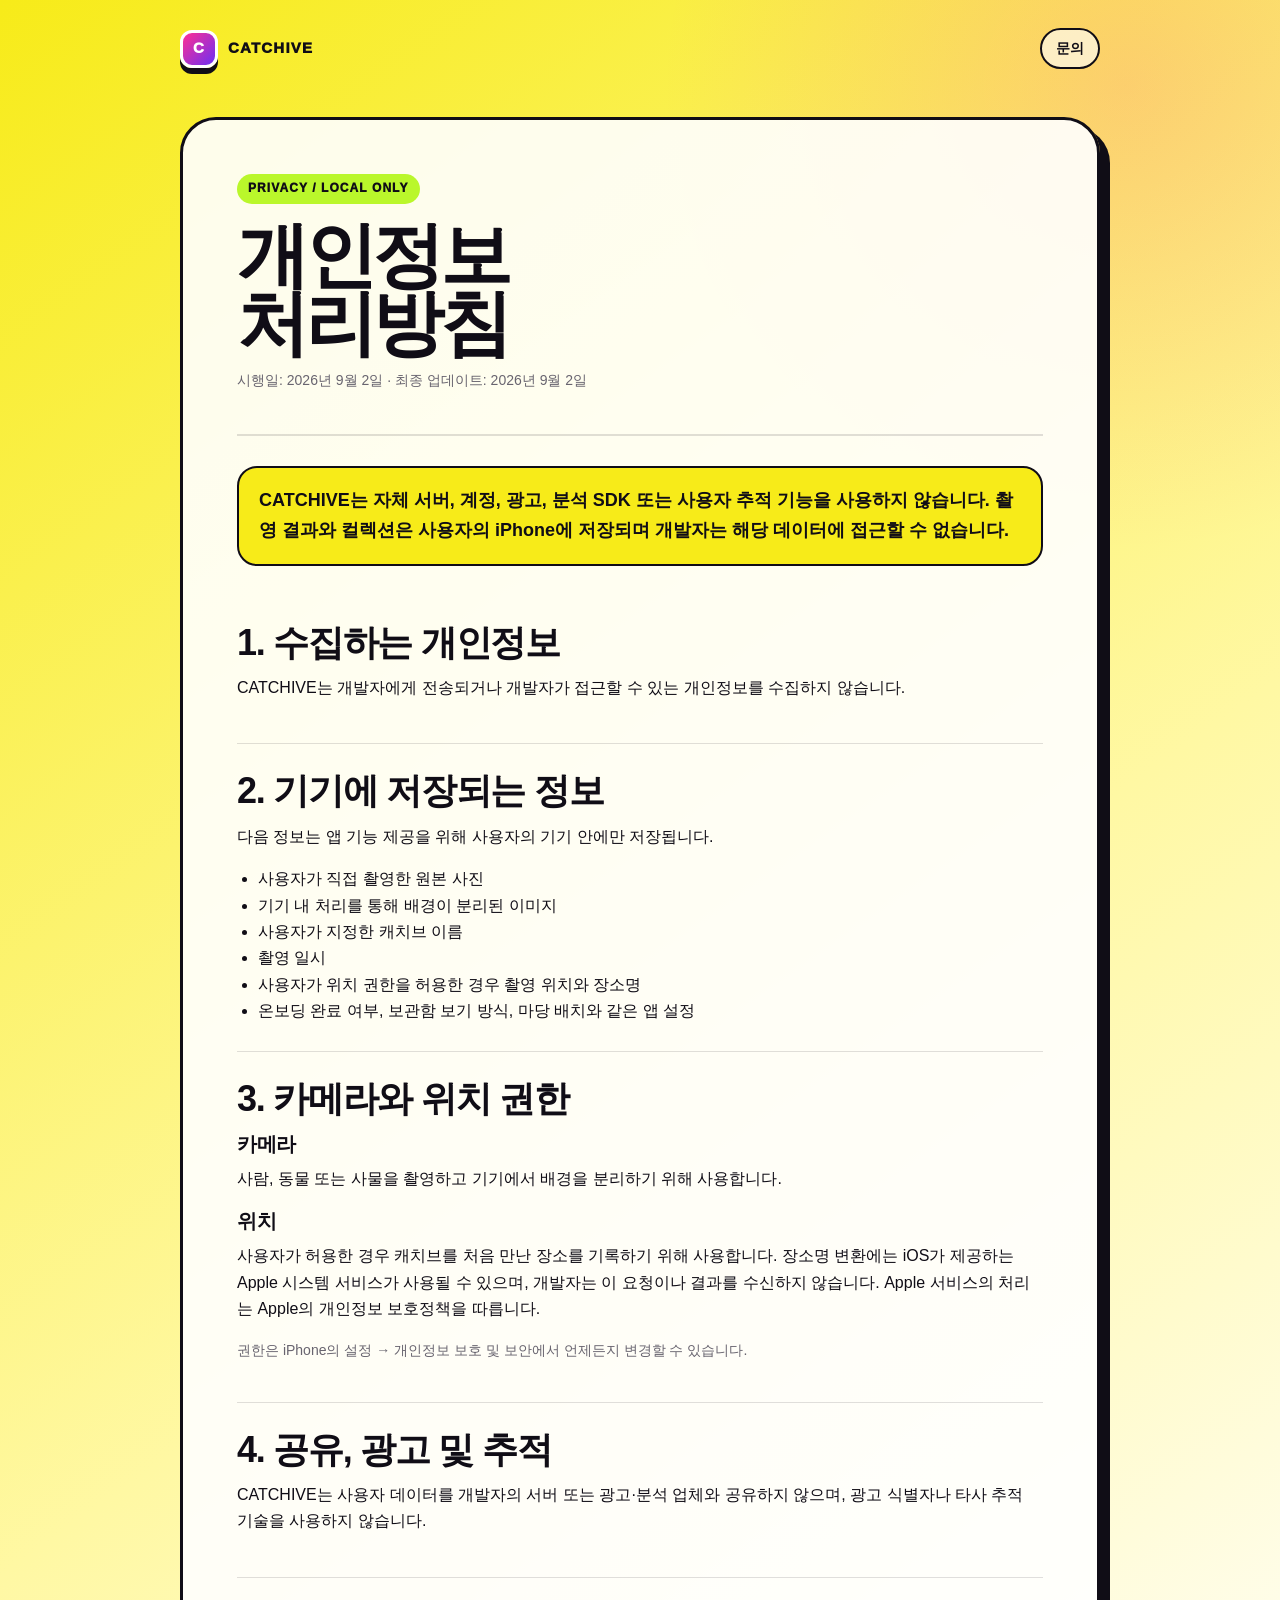
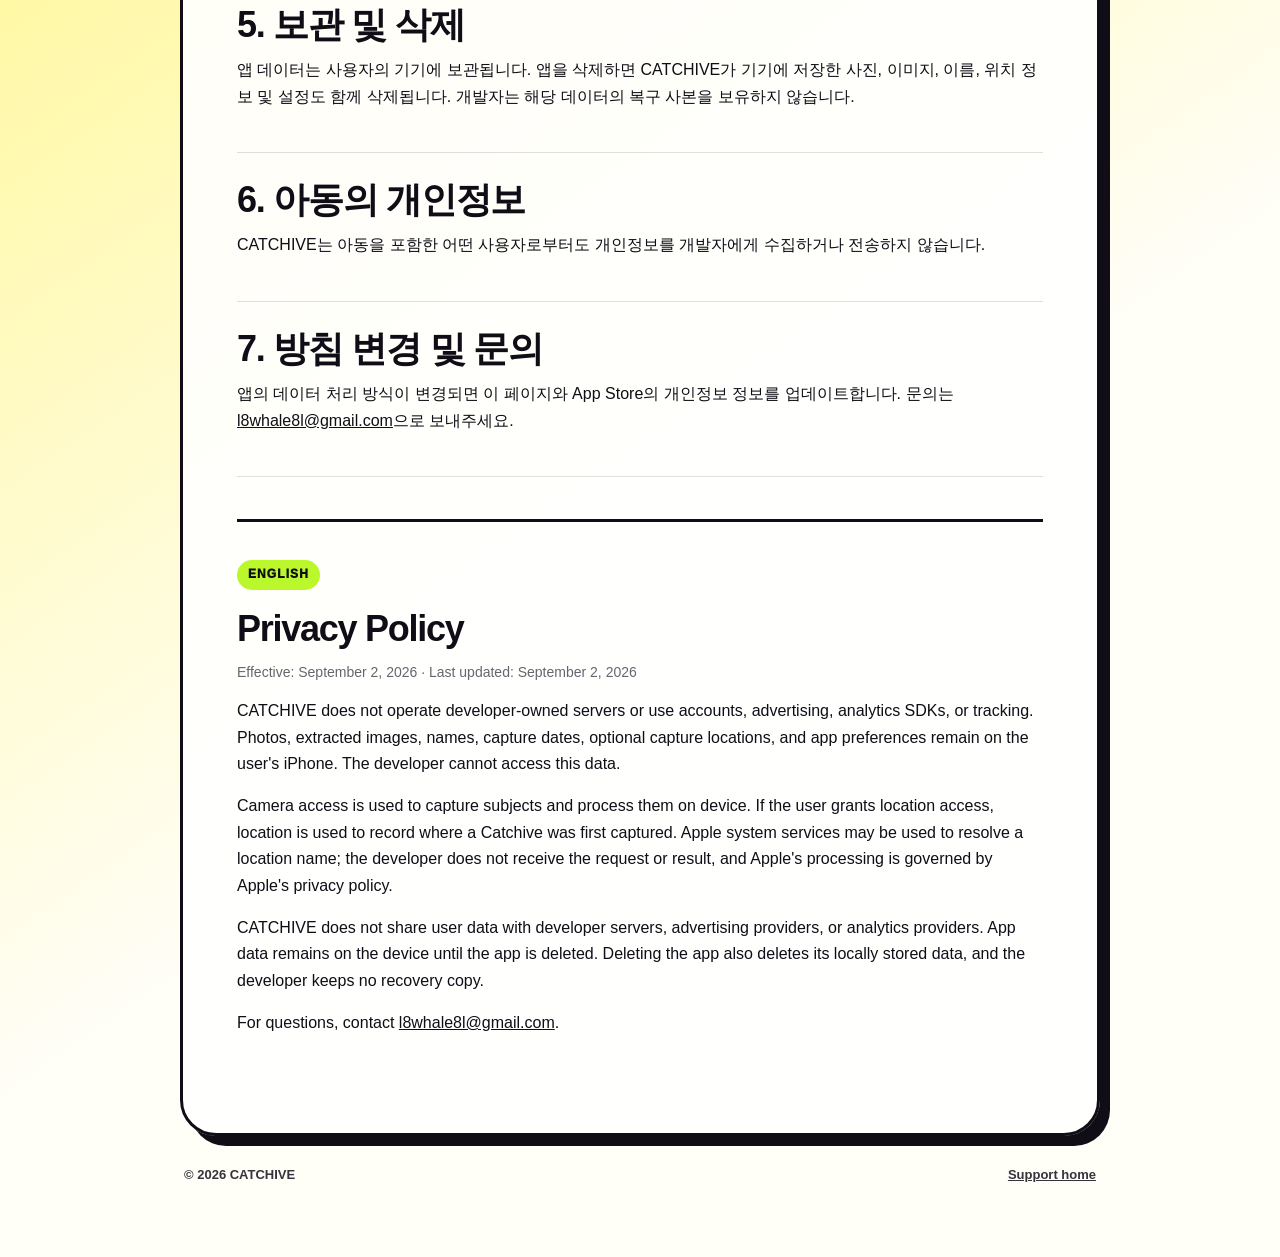
==== privacy/index.html @ c5fc100a "Add CATCHIVE privacy and support site" ====
<!doctype html>
<html lang="ko">
<head>
  <meta charset="utf-8">
  <meta name="viewport" content="width=device-width, initial-scale=1">
  <meta name="description" content="CATCHIVE 개인정보 처리방침">
  <meta name="theme-color" content="#f7eb19">
  <title>CATCHIVE — 개인정보 처리방침</title>
  <link rel="stylesheet" href="../assets/styles.css">
</head>
<body>
  <main class="site-shell">
    <nav class="nav" aria-label="주요 메뉴">
      <a class="brand" href="../">
        <span class="brand-mark" aria-hidden="true">C</span>
        <span>CATCHIVE</span>
      </a>
      <a class="nav-link" href="mailto:l8whale8l@gmail.com">문의</a>
    </nav>

    <article class="privacy-card">
      <header class="privacy-header">
        <p class="eyebrow">PRIVACY / LOCAL ONLY</p>
        <h1>개인정보<br>처리방침</h1>
        <p class="meta">시행일: 2026년 9월 2일 · 최종 업데이트: 2026년 9월 2일</p>
      </header>

      <p class="summary">
        CATCHIVE는 자체 서버, 계정, 광고, 분석 SDK 또는 사용자 추적 기능을 사용하지 않습니다.
        촬영 결과와 컬렉션은 사용자의 iPhone에 저장되며 개발자는 해당 데이터에 접근할 수 없습니다.
      </p>

      <section class="policy-section">
        <h2>1. 수집하는 개인정보</h2>
        <p>CATCHIVE는 개발자에게 전송되거나 개발자가 접근할 수 있는 개인정보를 수집하지 않습니다.</p>
      </section>

      <section class="policy-section">
        <h2>2. 기기에 저장되는 정보</h2>
        <p>다음 정보는 앱 기능 제공을 위해 사용자의 기기 안에만 저장됩니다.</p>
        <ul>
          <li>사용자가 직접 촬영한 원본 사진</li>
          <li>기기 내 처리를 통해 배경이 분리된 이미지</li>
          <li>사용자가 지정한 캐치브 이름</li>
          <li>촬영 일시</li>
          <li>사용자가 위치 권한을 허용한 경우 촬영 위치와 장소명</li>
          <li>온보딩 완료 여부, 보관함 보기 방식, 마당 배치와 같은 앱 설정</li>
        </ul>
      </section>

      <section class="policy-section">
        <h2>3. 카메라와 위치 권한</h2>
        <h3>카메라</h3>
        <p>사람, 동물 또는 사물을 촬영하고 기기에서 배경을 분리하기 위해 사용합니다.</p>
        <h3>위치</h3>
        <p>
          사용자가 허용한 경우 캐치브를 처음 만난 장소를 기록하기 위해 사용합니다.
          장소명 변환에는 iOS가 제공하는 Apple 시스템 서비스가 사용될 수 있으며, 개발자는 이 요청이나 결과를 수신하지 않습니다.
          Apple 서비스의 처리는 Apple의 개인정보 보호정책을 따릅니다.
        </p>
        <p class="note">권한은 iPhone의 설정 → 개인정보 보호 및 보안에서 언제든지 변경할 수 있습니다.</p>
      </section>

      <section class="policy-section">
        <h2>4. 공유, 광고 및 추적</h2>
        <p>
          CATCHIVE는 사용자 데이터를 개발자의 서버 또는 광고·분석 업체와 공유하지 않으며,
          광고 식별자나 타사 추적 기술을 사용하지 않습니다.
        </p>
      </section>

      <section class="policy-section">
        <h2>5. 보관 및 삭제</h2>
        <p>
          앱 데이터는 사용자의 기기에 보관됩니다. 앱을 삭제하면 CATCHIVE가 기기에 저장한 사진, 이미지,
          이름, 위치 정보 및 설정도 함께 삭제됩니다. 개발자는 해당 데이터의 복구 사본을 보유하지 않습니다.
        </p>
      </section>

      <section class="policy-section">
        <h2>6. 아동의 개인정보</h2>
        <p>CATCHIVE는 아동을 포함한 어떤 사용자로부터도 개인정보를 개발자에게 수집하거나 전송하지 않습니다.</p>
      </section>

      <section class="policy-section">
        <h2>7. 방침 변경 및 문의</h2>
        <p>
          앱의 데이터 처리 방식이 변경되면 이 페이지와 App Store의 개인정보 정보를 업데이트합니다.
          문의는 <a href="mailto:l8whale8l@gmail.com">l8whale8l@gmail.com</a>으로 보내주세요.
        </p>
      </section>

      <hr class="language-divider">

      <section class="policy-section" lang="en">
        <p class="eyebrow">ENGLISH</p>
        <h2>Privacy Policy</h2>
        <p class="meta">Effective: September 2, 2026 · Last updated: September 2, 2026</p>
        <p>
          CATCHIVE does not operate developer-owned servers or use accounts, advertising, analytics SDKs, or tracking.
          Photos, extracted images, names, capture dates, optional capture locations, and app preferences remain on the user's iPhone.
          The developer cannot access this data.
        </p>
        <p>
          Camera access is used to capture subjects and process them on device. If the user grants location access,
          location is used to record where a Catchive was first captured. Apple system services may be used to resolve a location name;
          the developer does not receive the request or result, and Apple's processing is governed by Apple's privacy policy.
        </p>
        <p>
          CATCHIVE does not share user data with developer servers, advertising providers, or analytics providers.
          App data remains on the device until the app is deleted. Deleting the app also deletes its locally stored data,
          and the developer keeps no recovery copy.
        </p>
        <p>
          For questions, contact <a href="mailto:l8whale8l@gmail.com">l8whale8l@gmail.com</a>.
        </p>
      </section>
    </article>

    <footer class="footer">
      <span>© 2026 CATCHIVE</span>
      <a href="../">Support home</a>
    </footer>
  </main>
</body>
</html>
---- assets/styles.css ----
:root {
  color-scheme: light;
  --lemon: #f7eb19;
  --lime: #baf72b;
  --ink: #100d16;
  --paper: #fffef7;
  --muted: #68646f;
  --line: rgba(16, 13, 22, 0.13);
  --pink: #ff2e93;
  --violet: #6d30f2;
}

* {
  box-sizing: border-box;
}

html {
  scroll-behavior: smooth;
}

body {
  margin: 0;
  min-height: 100vh;
  color: var(--ink);
  background:
    radial-gradient(circle at 88% 3%, rgba(255, 46, 147, 0.18), transparent 29rem),
    linear-gradient(145deg, var(--lemon), #fff8a3 42%, var(--paper) 72%);
  font-family: -apple-system, BlinkMacSystemFont, "Apple SD Gothic Neo", "Noto Sans KR", sans-serif;
  line-height: 1.65;
}

a {
  color: inherit;
}

.site-shell {
  width: min(100% - 32px, 920px);
  margin: 0 auto;
  padding: 28px 0 72px;
}

.nav {
  display: flex;
  align-items: center;
  justify-content: space-between;
  gap: 20px;
  margin-bottom: 48px;
}

.brand {
  display: inline-flex;
  align-items: center;
  gap: 10px;
  text-decoration: none;
  font-size: 15px;
  font-weight: 950;
  letter-spacing: 0.08em;
}

.brand-mark {
  display: grid;
  width: 38px;
  height: 38px;
  place-items: center;
  border: 3px solid #fff;
  border-radius: 12px;
  color: #fff;
  background: linear-gradient(135deg, var(--pink), var(--violet));
  box-shadow: 0 6px 0 var(--ink);
  font-weight: 1000;
}

.nav-link,
.button {
  border: 2px solid var(--ink);
  border-radius: 999px;
  text-decoration: none;
  font-size: 14px;
  font-weight: 850;
}

.nav-link {
  padding: 7px 14px;
  background: rgba(255, 255, 255, 0.62);
}

.hero {
  padding: clamp(28px, 7vw, 68px);
  overflow: hidden;
  border: 3px solid var(--ink);
  border-radius: 40px;
  background: rgba(255, 255, 255, 0.74);
  box-shadow: 12px 12px 0 var(--ink);
  backdrop-filter: blur(20px);
}

.eyebrow {
  display: inline-block;
  margin: 0 0 18px;
  padding: 5px 11px;
  border-radius: 999px;
  background: var(--lime);
  font-size: 12px;
  font-weight: 950;
  letter-spacing: 0.09em;
}

h1,
h2,
h3,
p {
  margin-top: 0;
}

h1 {
  max-width: 720px;
  margin-bottom: 20px;
  font-size: clamp(44px, 9vw, 88px);
  line-height: 0.94;
  letter-spacing: -0.06em;
}

h2 {
  margin-bottom: 12px;
  font-size: clamp(25px, 4vw, 36px);
  line-height: 1.15;
  letter-spacing: -0.035em;
}

h3 {
  margin-bottom: 9px;
  font-size: 20px;
  line-height: 1.3;
  letter-spacing: -0.025em;
}

.lead {
  max-width: 650px;
  margin-bottom: 30px;
  color: #3d3944;
  font-size: clamp(17px, 2.6vw, 21px);
  font-weight: 650;
}

.actions {
  display: flex;
  flex-wrap: wrap;
  gap: 12px;
}

.button {
  padding: 12px 20px;
  background: var(--ink);
  color: #fff;
}

.button.secondary {
  background: #fff;
  color: var(--ink);
}

.privacy-card {
  padding: clamp(24px, 6vw, 54px);
  border: 3px solid var(--ink);
  border-radius: 36px;
  background: rgba(255, 255, 255, 0.9);
  box-shadow: 10px 10px 0 var(--ink);
}

.privacy-header {
  padding-bottom: 28px;
  border-bottom: 2px solid var(--line);
}

.privacy-header h1 {
  margin-bottom: 12px;
  font-size: clamp(42px, 8vw, 72px);
}

.meta,
.note {
  color: var(--muted);
  font-size: 14px;
}

.summary {
  margin: 30px 0;
  padding: 18px 20px;
  border: 2px solid var(--ink);
  border-radius: 20px;
  background: var(--lemon);
  font-size: 18px;
  font-weight: 850;
}

.policy-section {
  padding: 26px 0;
  border-bottom: 1px solid var(--line);
}

.policy-section:last-child {
  border-bottom: 0;
}

.policy-section ul {
  margin: 10px 0 0;
  padding-left: 21px;
}

.language-divider {
  margin: 42px 0 12px;
  border: 0;
  border-top: 3px solid var(--ink);
}

.footer {
  display: flex;
  flex-wrap: wrap;
  justify-content: space-between;
  gap: 12px;
  padding: 28px 4px 0;
  color: #37333d;
  font-size: 13px;
  font-weight: 700;
}

@media (max-width: 560px) {
  .site-shell {
    width: min(100% - 22px, 920px);
    padding-top: 18px;
  }

  .nav {
    margin-bottom: 28px;
  }

  .hero,
  .privacy-card {
    border-radius: 28px;
    box-shadow: 7px 7px 0 var(--ink);
  }

  .nav-link {
    font-size: 12px;
  }
}
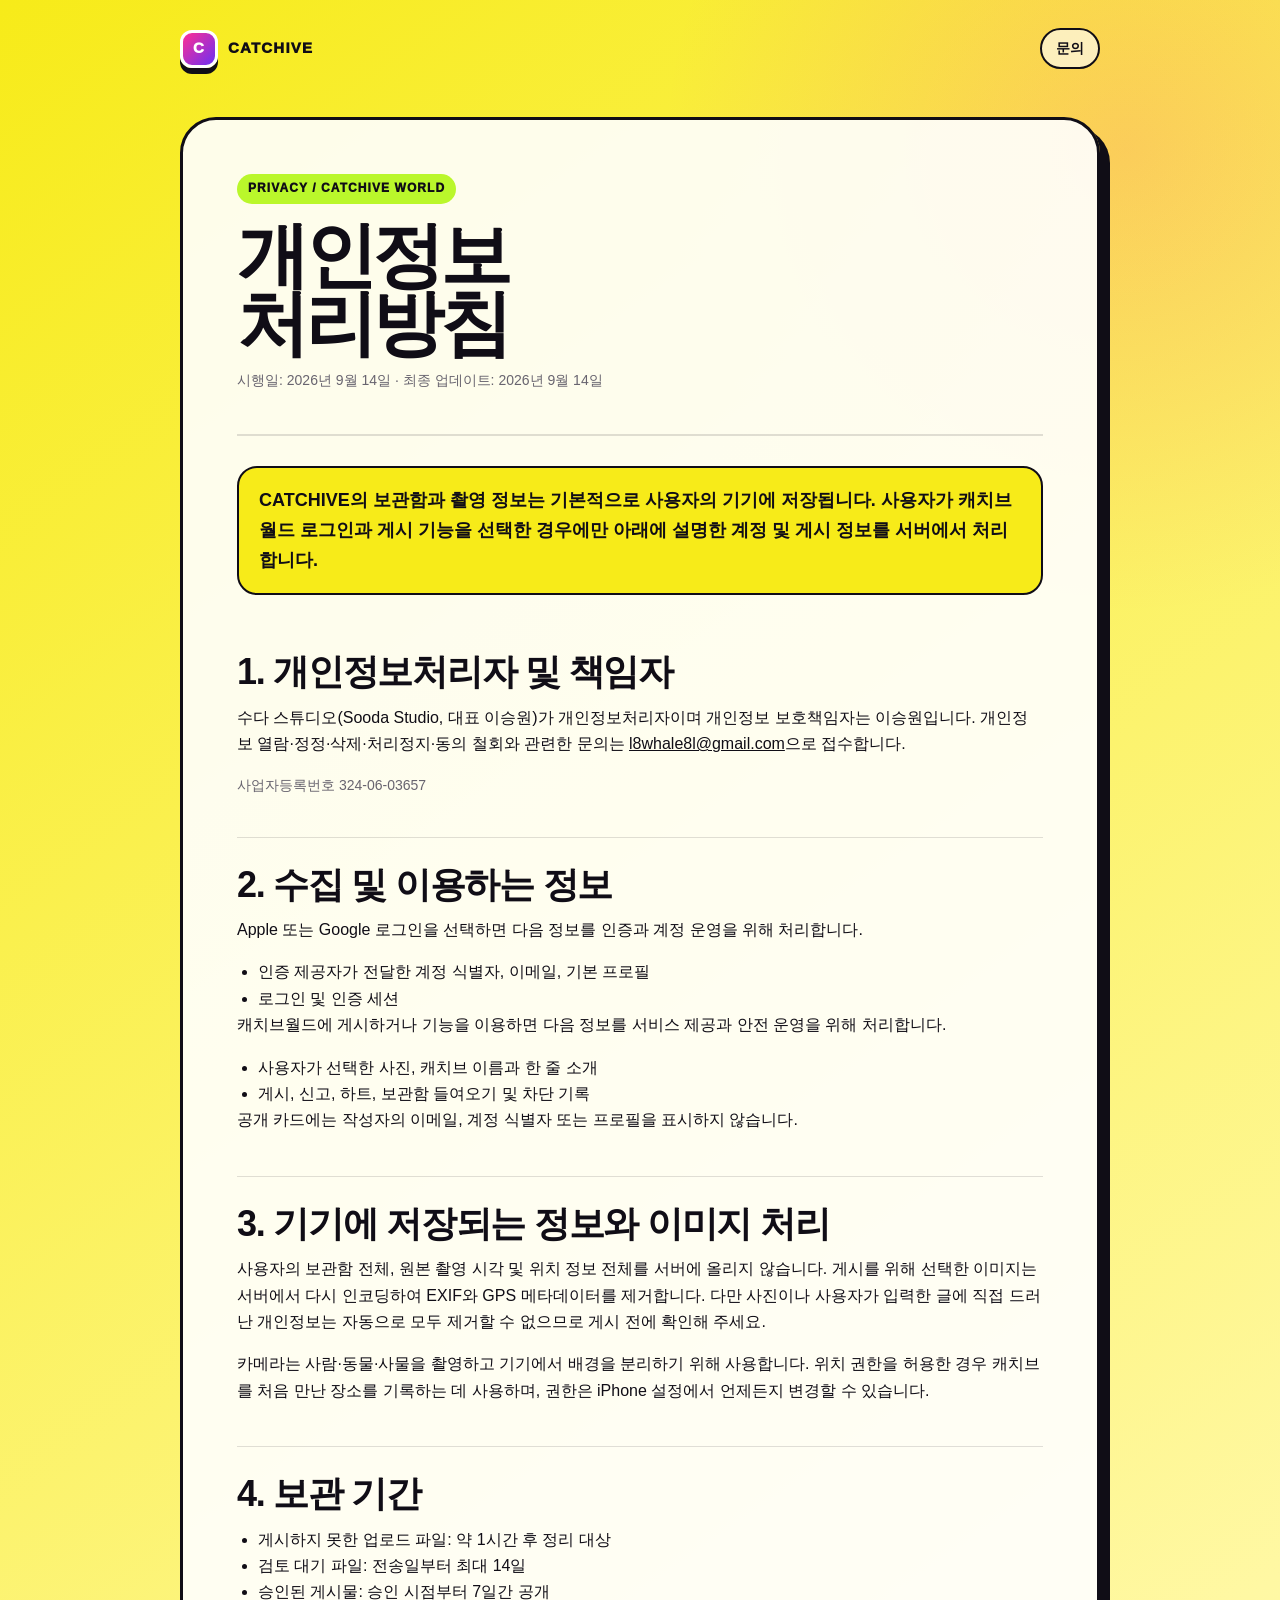
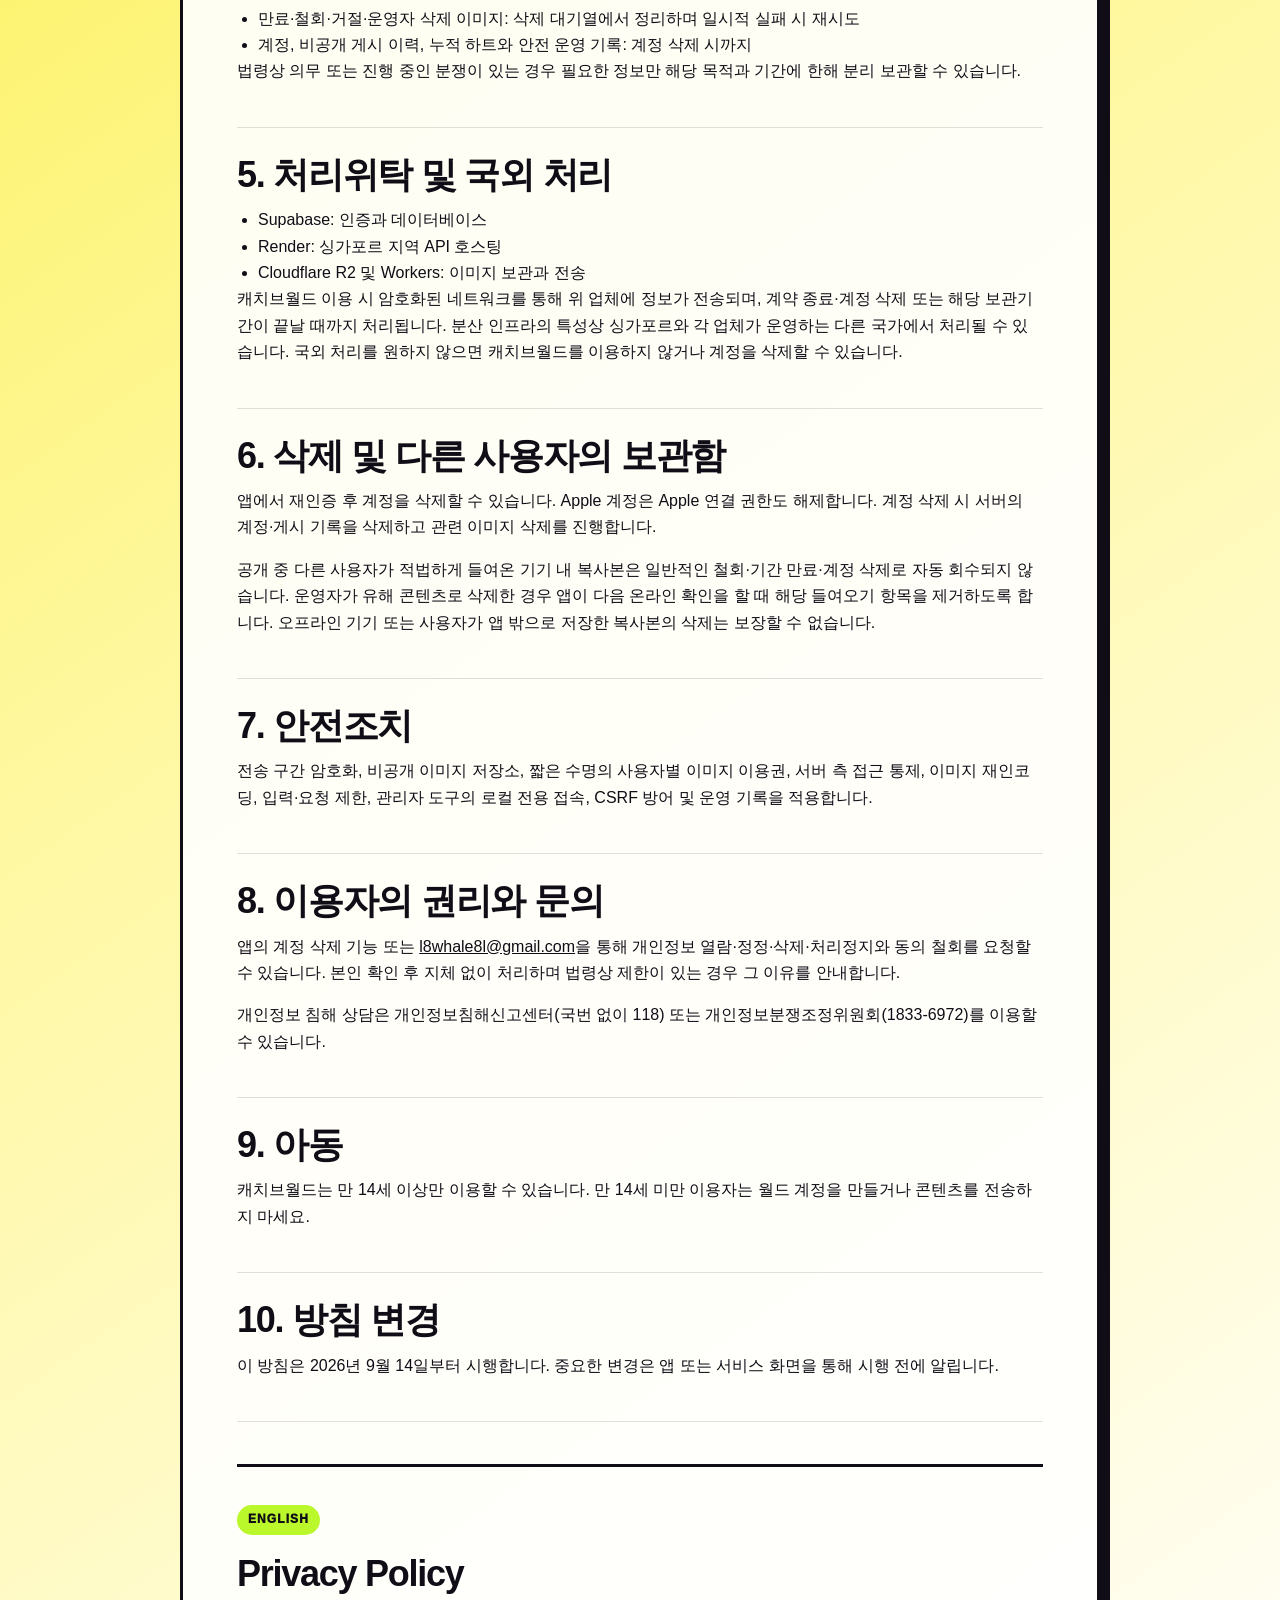
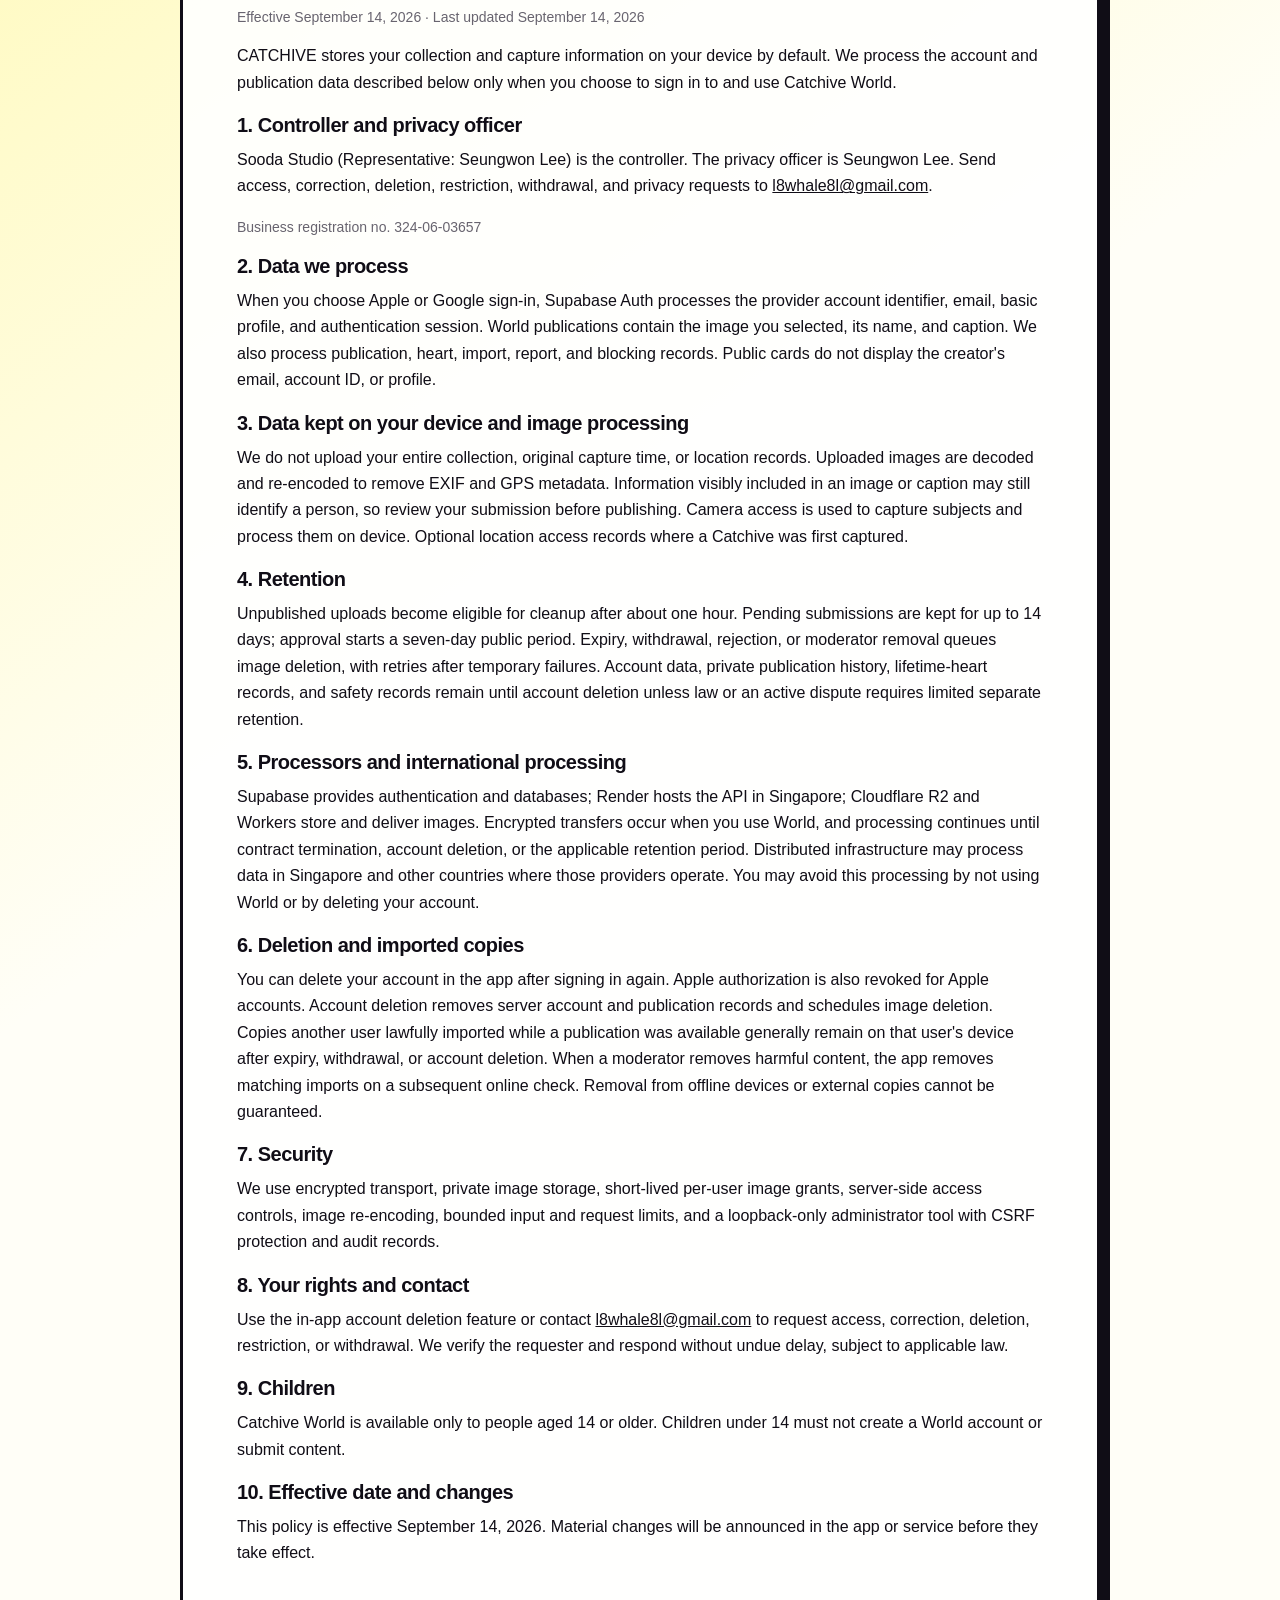
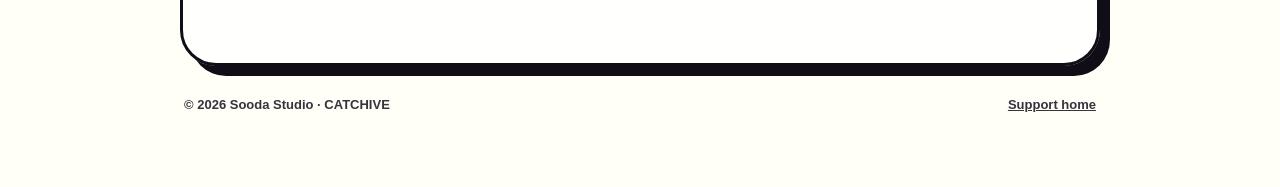
==== commit d6eabebe: "Update privacy policy for Catchive World" ====
--- a/privacy/index.html
+++ b/privacy/index.html
@@ -20,73 +20,131 @@
 
     <article class="privacy-card">
       <header class="privacy-header">
-        <p class="eyebrow">PRIVACY / LOCAL ONLY</p>
+        <p class="eyebrow">PRIVACY / CATCHIVE WORLD</p>
         <h1>개인정보<br>처리방침</h1>
-        <p class="meta">시행일: 2026년 9월 2일 · 최종 업데이트: 2026년 9월 2일</p>
+        <p class="meta">시행일: 2026년 9월 14일 · 최종 업데이트: 2026년 9월 14일</p>
       </header>
 
       <p class="summary">
-        CATCHIVE는 자체 서버, 계정, 광고, 분석 SDK 또는 사용자 추적 기능을 사용하지 않습니다.
-        촬영 결과와 컬렉션은 사용자의 iPhone에 저장되며 개발자는 해당 데이터에 접근할 수 없습니다.
+        CATCHIVE의 보관함과 촬영 정보는 기본적으로 사용자의 기기에 저장됩니다.
+        사용자가 캐치브월드 로그인과 게시 기능을 선택한 경우에만 아래에 설명한 계정 및 게시 정보를 서버에서 처리합니다.
       </p>
 
       <section class="policy-section">
-        <h2>1. 수집하는 개인정보</h2>
-        <p>CATCHIVE는 개발자에게 전송되거나 개발자가 접근할 수 있는 개인정보를 수집하지 않습니다.</p>
-      </section>
-
-      <section class="policy-section">
-        <h2>2. 기기에 저장되는 정보</h2>
-        <p>다음 정보는 앱 기능 제공을 위해 사용자의 기기 안에만 저장됩니다.</p>
-        <ul>
-          <li>사용자가 직접 촬영한 원본 사진</li>
-          <li>기기 내 처리를 통해 배경이 분리된 이미지</li>
-          <li>사용자가 지정한 캐치브 이름</li>
-          <li>촬영 일시</li>
-          <li>사용자가 위치 권한을 허용한 경우 촬영 위치와 장소명</li>
-          <li>온보딩 완료 여부, 보관함 보기 방식, 마당 배치와 같은 앱 설정</li>
-        </ul>
-      </section>
-
-      <section class="policy-section">
-        <h2>3. 카메라와 위치 권한</h2>
-        <h3>카메라</h3>
-        <p>사람, 동물 또는 사물을 촬영하고 기기에서 배경을 분리하기 위해 사용합니다.</p>
-        <h3>위치</h3>
-        <p>
-          사용자가 허용한 경우 캐치브를 처음 만난 장소를 기록하기 위해 사용합니다.
-          장소명 변환에는 iOS가 제공하는 Apple 시스템 서비스가 사용될 수 있으며, 개발자는 이 요청이나 결과를 수신하지 않습니다.
-          Apple 서비스의 처리는 Apple의 개인정보 보호정책을 따릅니다.
-        </p>
-        <p class="note">권한은 iPhone의 설정 → 개인정보 보호 및 보안에서 언제든지 변경할 수 있습니다.</p>
-      </section>
-
-      <section class="policy-section">
-        <h2>4. 공유, 광고 및 추적</h2>
-        <p>
-          CATCHIVE는 사용자 데이터를 개발자의 서버 또는 광고·분석 업체와 공유하지 않으며,
-          광고 식별자나 타사 추적 기술을 사용하지 않습니다.
-        </p>
-      </section>
-
-      <section class="policy-section">
-        <h2>5. 보관 및 삭제</h2>
-        <p>
-          앱 데이터는 사용자의 기기에 보관됩니다. 앱을 삭제하면 CATCHIVE가 기기에 저장한 사진, 이미지,
-          이름, 위치 정보 및 설정도 함께 삭제됩니다. 개발자는 해당 데이터의 복구 사본을 보유하지 않습니다.
-        </p>
-      </section>
-
-      <section class="policy-section">
-        <h2>6. 아동의 개인정보</h2>
-        <p>CATCHIVE는 아동을 포함한 어떤 사용자로부터도 개인정보를 개발자에게 수집하거나 전송하지 않습니다.</p>
-      </section>
-
-      <section class="policy-section">
-        <h2>7. 방침 변경 및 문의</h2>
-        <p>
-          앱의 데이터 처리 방식이 변경되면 이 페이지와 App Store의 개인정보 정보를 업데이트합니다.
-          문의는 <a href="mailto:l8whale8l@gmail.com">l8whale8l@gmail.com</a>으로 보내주세요.
+        <h2>1. 개인정보처리자 및 책임자</h2>
+        <p>
+          수다 스튜디오(Sooda Studio, 대표 이승원)가 개인정보처리자이며 개인정보 보호책임자는 이승원입니다.
+          개인정보 열람·정정·삭제·처리정지·동의 철회와 관련한 문의는
+          <a href="mailto:l8whale8l@gmail.com">l8whale8l@gmail.com</a>으로 접수합니다.
+        </p>
+        <p class="note">사업자등록번호 324-06-03657</p>
+      </section>
+
+      <section class="policy-section">
+        <h2>2. 수집 및 이용하는 정보</h2>
+        <p>Apple 또는 Google 로그인을 선택하면 다음 정보를 인증과 계정 운영을 위해 처리합니다.</p>
+        <ul>
+          <li>인증 제공자가 전달한 계정 식별자, 이메일, 기본 프로필</li>
+          <li>로그인 및 인증 세션</li>
+        </ul>
+        <p>캐치브월드에 게시하거나 기능을 이용하면 다음 정보를 서비스 제공과 안전 운영을 위해 처리합니다.</p>
+        <ul>
+          <li>사용자가 선택한 사진, 캐치브 이름과 한 줄 소개</li>
+          <li>게시, 신고, 하트, 보관함 들여오기 및 차단 기록</li>
+        </ul>
+        <p>공개 카드에는 작성자의 이메일, 계정 식별자 또는 프로필을 표시하지 않습니다.</p>
+      </section>
+
+      <section class="policy-section">
+        <h2>3. 기기에 저장되는 정보와 이미지 처리</h2>
+        <p>
+          사용자의 보관함 전체, 원본 촬영 시각 및 위치 정보 전체를 서버에 올리지 않습니다.
+          게시를 위해 선택한 이미지는 서버에서 다시 인코딩하여 EXIF와 GPS 메타데이터를 제거합니다.
+          다만 사진이나 사용자가 입력한 글에 직접 드러난 개인정보는 자동으로 모두 제거할 수 없으므로 게시 전에 확인해 주세요.
+        </p>
+        <p>
+          카메라는 사람·동물·사물을 촬영하고 기기에서 배경을 분리하기 위해 사용합니다.
+          위치 권한을 허용한 경우 캐치브를 처음 만난 장소를 기록하는 데 사용하며, 권한은 iPhone 설정에서 언제든지 변경할 수 있습니다.
+        </p>
+      </section>
+
+      <section class="policy-section">
+        <h2>4. 보관 기간</h2>
+        <ul>
+          <li>게시하지 못한 업로드 파일: 약 1시간 후 정리 대상</li>
+          <li>검토 대기 파일: 전송일부터 최대 14일</li>
+          <li>승인된 게시물: 승인 시점부터 7일간 공개</li>
+          <li>만료·철회·거절·운영자 삭제 이미지: 삭제 대기열에서 정리하며 일시적 실패 시 재시도</li>
+          <li>계정, 비공개 게시 이력, 누적 하트와 안전 운영 기록: 계정 삭제 시까지</li>
+        </ul>
+        <p>
+          법령상 의무 또는 진행 중인 분쟁이 있는 경우 필요한 정보만 해당 목적과 기간에 한해 분리 보관할 수 있습니다.
+        </p>
+      </section>
+
+      <section class="policy-section">
+        <h2>5. 처리위탁 및 국외 처리</h2>
+        <ul>
+          <li>Supabase: 인증과 데이터베이스</li>
+          <li>Render: 싱가포르 지역 API 호스팅</li>
+          <li>Cloudflare R2 및 Workers: 이미지 보관과 전송</li>
+        </ul>
+        <p>
+          캐치브월드 이용 시 암호화된 네트워크를 통해 위 업체에 정보가 전송되며,
+          계약 종료·계정 삭제 또는 해당 보관기간이 끝날 때까지 처리됩니다.
+          분산 인프라의 특성상 싱가포르와 각 업체가 운영하는 다른 국가에서 처리될 수 있습니다.
+          국외 처리를 원하지 않으면 캐치브월드를 이용하지 않거나 계정을 삭제할 수 있습니다.
+        </p>
+      </section>
+
+      <section class="policy-section">
+        <h2>6. 삭제 및 다른 사용자의 보관함</h2>
+        <p>
+          앱에서 재인증 후 계정을 삭제할 수 있습니다. Apple 계정은 Apple 연결 권한도 해제합니다.
+          계정 삭제 시 서버의 계정·게시 기록을 삭제하고 관련 이미지 삭제를 진행합니다.
+        </p>
+        <p>
+          공개 중 다른 사용자가 적법하게 들여온 기기 내 복사본은 일반적인 철회·기간 만료·계정 삭제로 자동 회수되지 않습니다.
+          운영자가 유해 콘텐츠로 삭제한 경우 앱이 다음 온라인 확인을 할 때 해당 들여오기 항목을 제거하도록 합니다.
+          오프라인 기기 또는 사용자가 앱 밖으로 저장한 복사본의 삭제는 보장할 수 없습니다.
+        </p>
+      </section>
+
+      <section class="policy-section">
+        <h2>7. 안전조치</h2>
+        <p>
+          전송 구간 암호화, 비공개 이미지 저장소, 짧은 수명의 사용자별 이미지 이용권,
+          서버 측 접근 통제, 이미지 재인코딩, 입력·요청 제한, 관리자 도구의 로컬 전용 접속,
+          CSRF 방어 및 운영 기록을 적용합니다.
+        </p>
+      </section>
+
+      <section class="policy-section">
+        <h2>8. 이용자의 권리와 문의</h2>
+        <p>
+          앱의 계정 삭제 기능 또는 <a href="mailto:l8whale8l@gmail.com">l8whale8l@gmail.com</a>을 통해
+          개인정보 열람·정정·삭제·처리정지와 동의 철회를 요청할 수 있습니다.
+          본인 확인 후 지체 없이 처리하며 법령상 제한이 있는 경우 그 이유를 안내합니다.
+        </p>
+        <p>
+          개인정보 침해 상담은 개인정보침해신고센터(국번 없이 118) 또는
+          개인정보분쟁조정위원회(1833-6972)를 이용할 수 있습니다.
+        </p>
+      </section>
+
+      <section class="policy-section">
+        <h2>9. 아동</h2>
+        <p>
+          캐치브월드는 만 14세 이상만 이용할 수 있습니다.
+          만 14세 미만 이용자는 월드 계정을 만들거나 콘텐츠를 전송하지 마세요.
+        </p>
+      </section>
+
+      <section class="policy-section">
+        <h2>10. 방침 변경</h2>
+        <p>
+          이 방침은 2026년 9월 14일부터 시행합니다.
+          중요한 변경은 앱 또는 서비스 화면을 통해 시행 전에 알립니다.
         </p>
       </section>
 
@@ -95,30 +153,90 @@
       <section class="policy-section" lang="en">
         <p class="eyebrow">ENGLISH</p>
         <h2>Privacy Policy</h2>
-        <p class="meta">Effective: September 2, 2026 · Last updated: September 2, 2026</p>
-        <p>
-          CATCHIVE does not operate developer-owned servers or use accounts, advertising, analytics SDKs, or tracking.
-          Photos, extracted images, names, capture dates, optional capture locations, and app preferences remain on the user's iPhone.
-          The developer cannot access this data.
-        </p>
-        <p>
-          Camera access is used to capture subjects and process them on device. If the user grants location access,
-          location is used to record where a Catchive was first captured. Apple system services may be used to resolve a location name;
-          the developer does not receive the request or result, and Apple's processing is governed by Apple's privacy policy.
-        </p>
-        <p>
-          CATCHIVE does not share user data with developer servers, advertising providers, or analytics providers.
-          App data remains on the device until the app is deleted. Deleting the app also deletes its locally stored data,
-          and the developer keeps no recovery copy.
-        </p>
-        <p>
-          For questions, contact <a href="mailto:l8whale8l@gmail.com">l8whale8l@gmail.com</a>.
+        <p class="meta">Effective September 14, 2026 · Last updated September 14, 2026</p>
+        <p>
+          CATCHIVE stores your collection and capture information on your device by default.
+          We process the account and publication data described below only when you choose to sign in to and use Catchive World.
+        </p>
+
+        <h3>1. Controller and privacy officer</h3>
+        <p>
+          Sooda Studio (Representative: Seungwon Lee) is the controller. The privacy officer is Seungwon Lee.
+          Send access, correction, deletion, restriction, withdrawal, and privacy requests to
+          <a href="mailto:l8whale8l@gmail.com">l8whale8l@gmail.com</a>.
+        </p>
+        <p class="note">Business registration no. 324-06-03657</p>
+
+        <h3>2. Data we process</h3>
+        <p>
+          When you choose Apple or Google sign-in, Supabase Auth processes the provider account identifier,
+          email, basic profile, and authentication session. World publications contain the image you selected,
+          its name, and caption. We also process publication, heart, import, report, and blocking records.
+          Public cards do not display the creator's email, account ID, or profile.
+        </p>
+
+        <h3>3. Data kept on your device and image processing</h3>
+        <p>
+          We do not upload your entire collection, original capture time, or location records.
+          Uploaded images are decoded and re-encoded to remove EXIF and GPS metadata.
+          Information visibly included in an image or caption may still identify a person, so review your submission before publishing.
+          Camera access is used to capture subjects and process them on device. Optional location access records where a Catchive was first captured.
+        </p>
+
+        <h3>4. Retention</h3>
+        <p>
+          Unpublished uploads become eligible for cleanup after about one hour. Pending submissions are kept for up to 14 days;
+          approval starts a seven-day public period. Expiry, withdrawal, rejection, or moderator removal queues image deletion,
+          with retries after temporary failures. Account data, private publication history, lifetime-heart records, and safety records
+          remain until account deletion unless law or an active dispute requires limited separate retention.
+        </p>
+
+        <h3>5. Processors and international processing</h3>
+        <p>
+          Supabase provides authentication and databases; Render hosts the API in Singapore; Cloudflare R2 and Workers store and deliver images.
+          Encrypted transfers occur when you use World, and processing continues until contract termination, account deletion,
+          or the applicable retention period. Distributed infrastructure may process data in Singapore and other countries where those providers operate.
+          You may avoid this processing by not using World or by deleting your account.
+        </p>
+
+        <h3>6. Deletion and imported copies</h3>
+        <p>
+          You can delete your account in the app after signing in again. Apple authorization is also revoked for Apple accounts.
+          Account deletion removes server account and publication records and schedules image deletion.
+          Copies another user lawfully imported while a publication was available generally remain on that user's device after expiry,
+          withdrawal, or account deletion. When a moderator removes harmful content, the app removes matching imports on a subsequent online check.
+          Removal from offline devices or external copies cannot be guaranteed.
+        </p>
+
+        <h3>7. Security</h3>
+        <p>
+          We use encrypted transport, private image storage, short-lived per-user image grants, server-side access controls,
+          image re-encoding, bounded input and request limits, and a loopback-only administrator tool with CSRF protection and audit records.
+        </p>
+
+        <h3>8. Your rights and contact</h3>
+        <p>
+          Use the in-app account deletion feature or contact
+          <a href="mailto:l8whale8l@gmail.com">l8whale8l@gmail.com</a> to request access, correction, deletion,
+          restriction, or withdrawal. We verify the requester and respond without undue delay, subject to applicable law.
+        </p>
+
+        <h3>9. Children</h3>
+        <p>
+          Catchive World is available only to people aged 14 or older.
+          Children under 14 must not create a World account or submit content.
+        </p>
+
+        <h3>10. Effective date and changes</h3>
+        <p>
+          This policy is effective September 14, 2026.
+          Material changes will be announced in the app or service before they take effect.
         </p>
       </section>
     </article>
 
     <footer class="footer">
-      <span>© 2026 CATCHIVE</span>
+      <span>© 2026 Sooda Studio · CATCHIVE</span>
       <a href="../">Support home</a>
     </footer>
   </main>
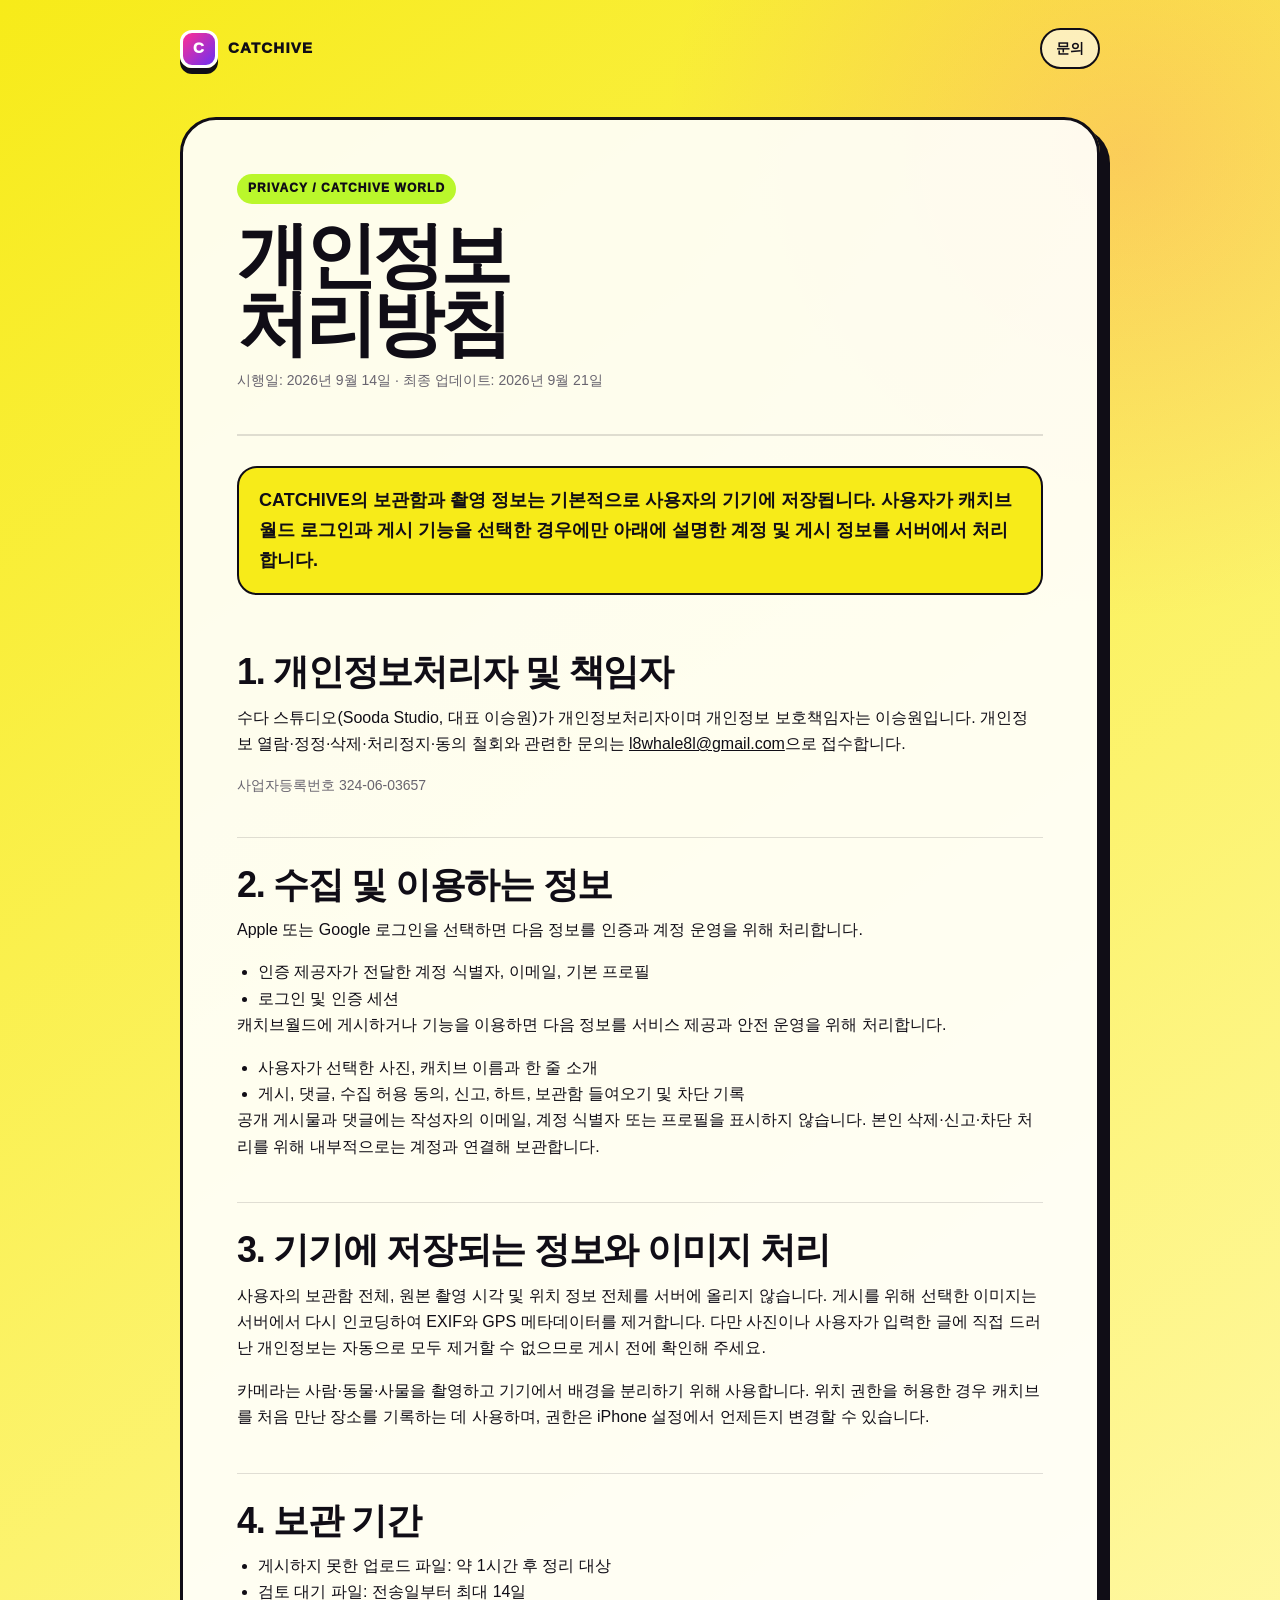
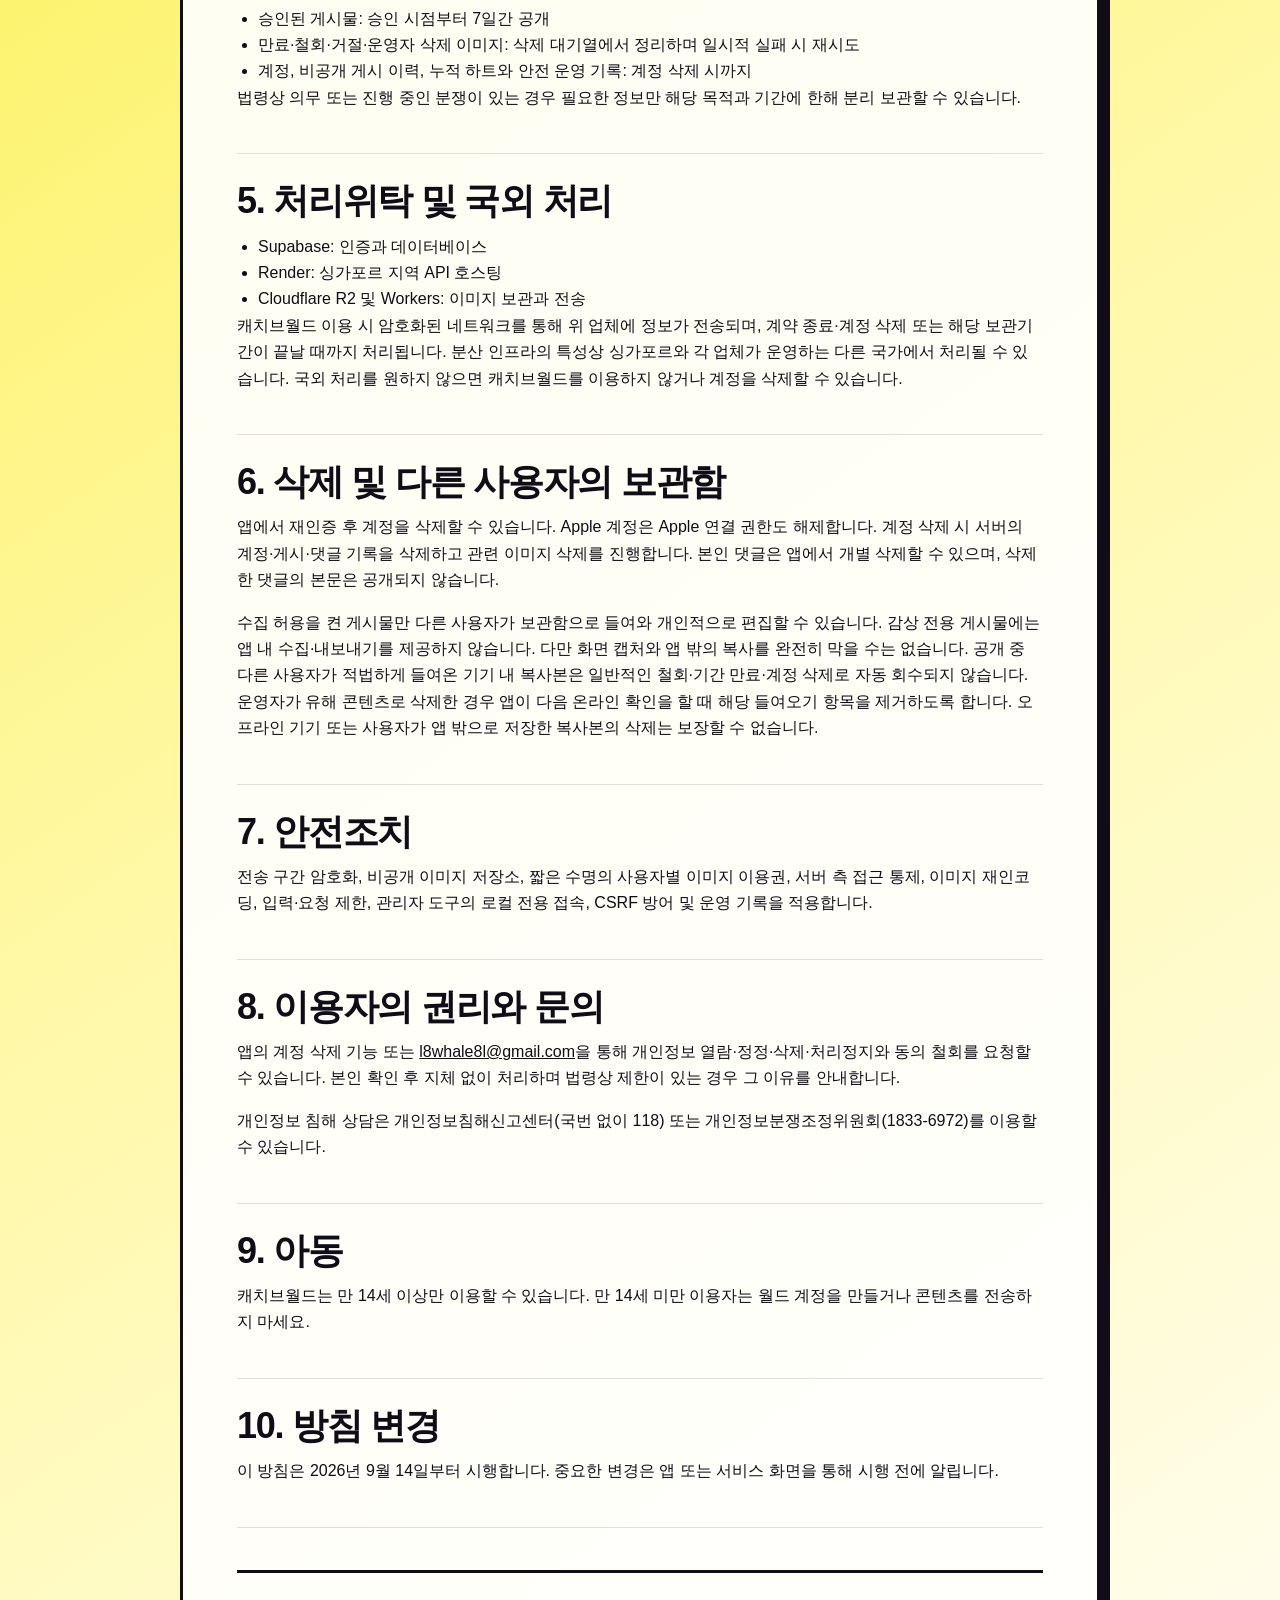
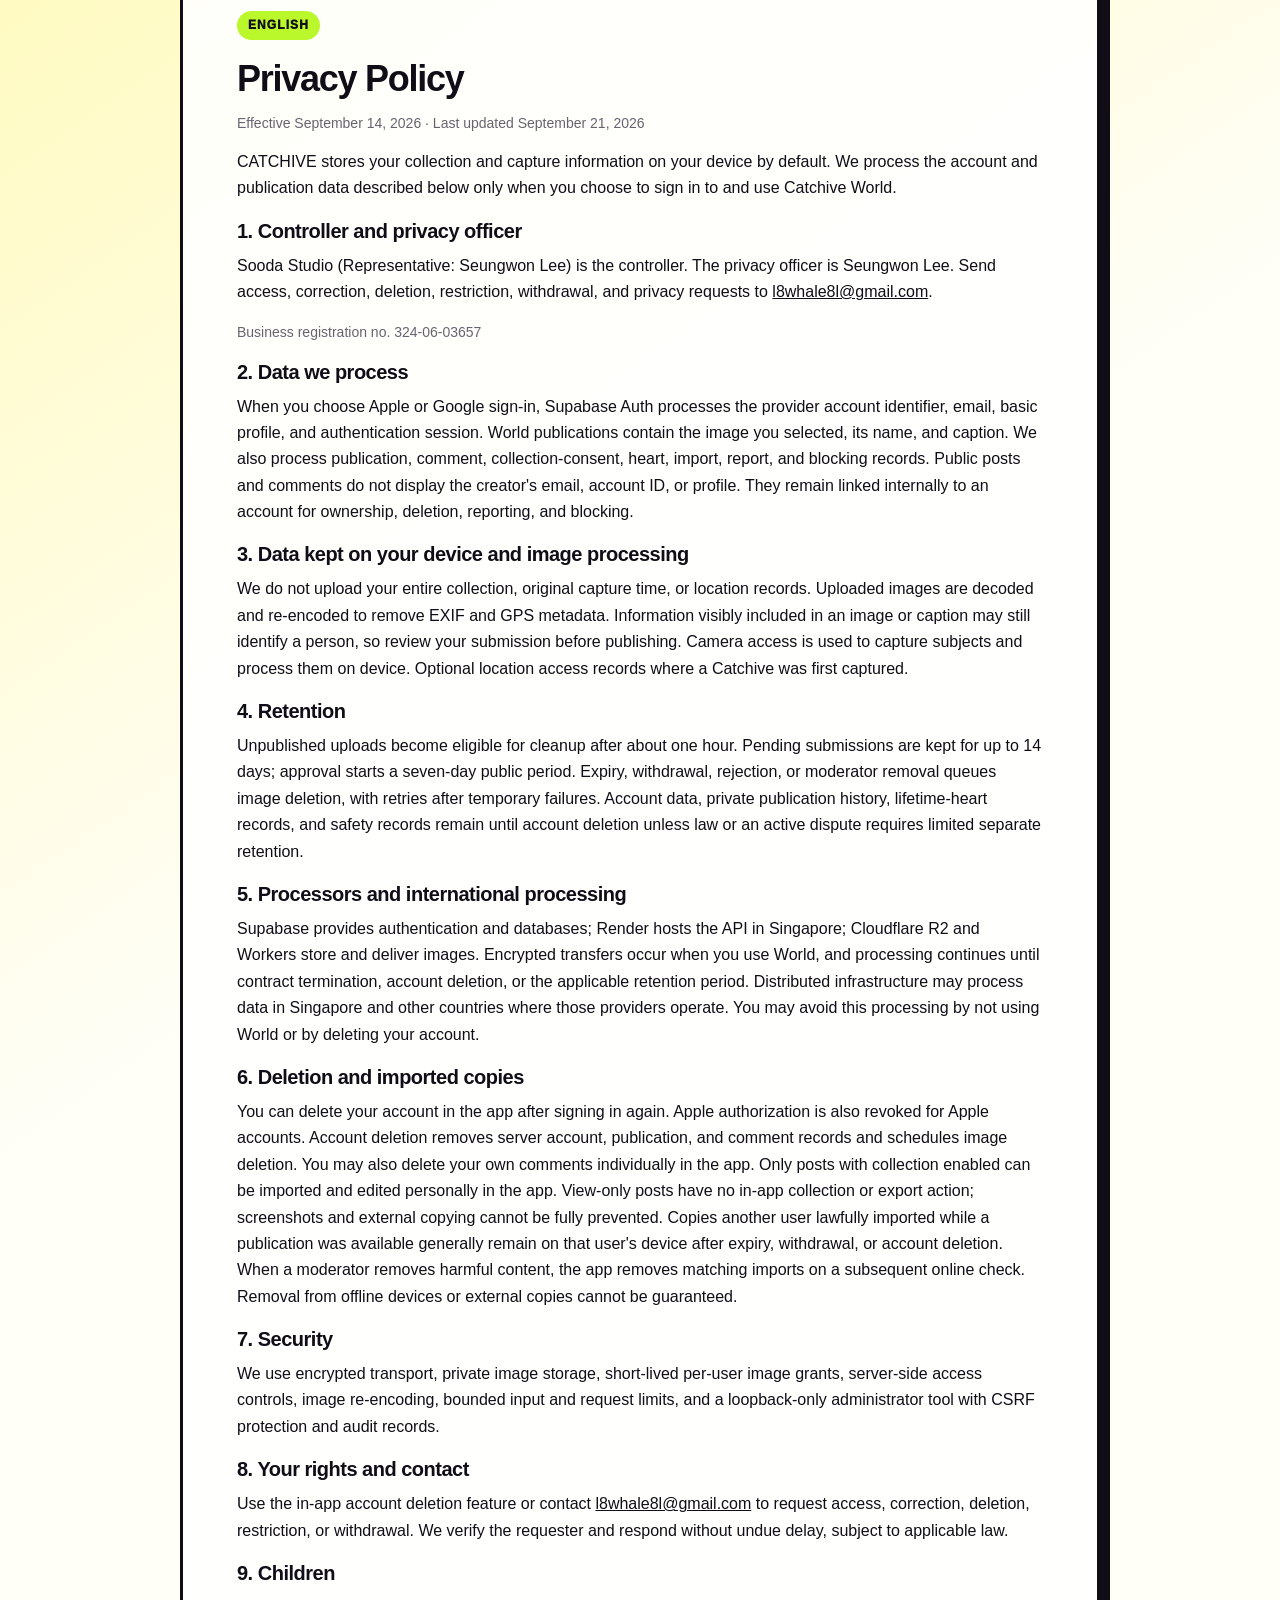
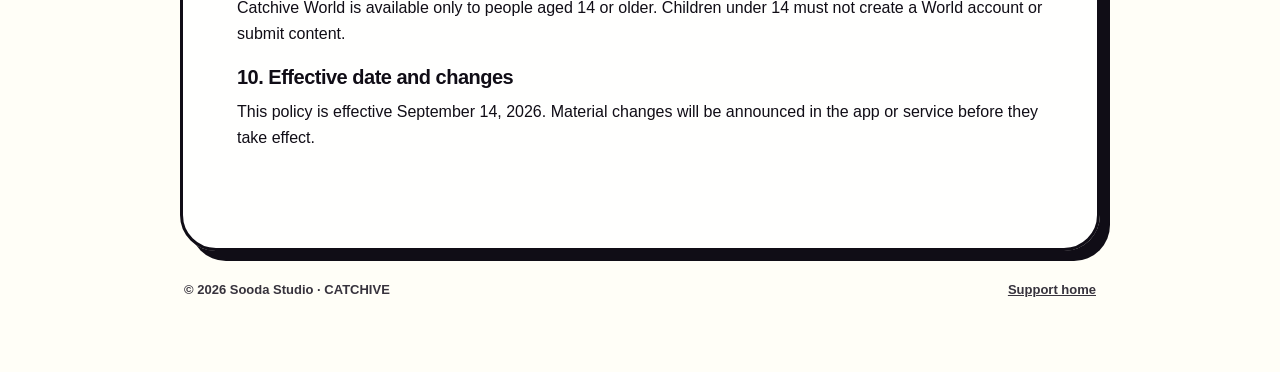
==== commit 48aa822c: "Document anonymous comments and optional collection" ====
--- a/privacy/index.html
+++ b/privacy/index.html
@@ -22,7 +22,7 @@
       <header class="privacy-header">
         <p class="eyebrow">PRIVACY / CATCHIVE WORLD</p>
         <h1>개인정보<br>처리방침</h1>
-        <p class="meta">시행일: 2026년 9월 14일 · 최종 업데이트: 2026년 9월 14일</p>
+        <p class="meta">시행일: 2026년 9월 14일 · 최종 업데이트: 2026년 9월 21일</p>
       </header>
 
       <p class="summary">
@@ -50,9 +50,9 @@
         <p>캐치브월드에 게시하거나 기능을 이용하면 다음 정보를 서비스 제공과 안전 운영을 위해 처리합니다.</p>
         <ul>
           <li>사용자가 선택한 사진, 캐치브 이름과 한 줄 소개</li>
-          <li>게시, 신고, 하트, 보관함 들여오기 및 차단 기록</li>
-        </ul>
-        <p>공개 카드에는 작성자의 이메일, 계정 식별자 또는 프로필을 표시하지 않습니다.</p>
+          <li>게시, 댓글, 수집 허용 동의, 신고, 하트, 보관함 들여오기 및 차단 기록</li>
+        </ul>
+        <p>공개 게시물과 댓글에는 작성자의 이메일, 계정 식별자 또는 프로필을 표시하지 않습니다. 본인 삭제·신고·차단 처리를 위해 내부적으로는 계정과 연결해 보관합니다.</p>
       </section>
 
       <section class="policy-section">
@@ -101,10 +101,10 @@
         <h2>6. 삭제 및 다른 사용자의 보관함</h2>
         <p>
           앱에서 재인증 후 계정을 삭제할 수 있습니다. Apple 계정은 Apple 연결 권한도 해제합니다.
-          계정 삭제 시 서버의 계정·게시 기록을 삭제하고 관련 이미지 삭제를 진행합니다.
-        </p>
-        <p>
-          공개 중 다른 사용자가 적법하게 들여온 기기 내 복사본은 일반적인 철회·기간 만료·계정 삭제로 자동 회수되지 않습니다.
+          계정 삭제 시 서버의 계정·게시·댓글 기록을 삭제하고 관련 이미지 삭제를 진행합니다. 본인 댓글은 앱에서 개별 삭제할 수 있으며, 삭제한 댓글의 본문은 공개되지 않습니다.
+        </p>
+        <p>
+          수집 허용을 켠 게시물만 다른 사용자가 보관함으로 들여와 개인적으로 편집할 수 있습니다. 감상 전용 게시물에는 앱 내 수집·내보내기를 제공하지 않습니다. 다만 화면 캡처와 앱 밖의 복사를 완전히 막을 수는 없습니다. 공개 중 다른 사용자가 적법하게 들여온 기기 내 복사본은 일반적인 철회·기간 만료·계정 삭제로 자동 회수되지 않습니다.
           운영자가 유해 콘텐츠로 삭제한 경우 앱이 다음 온라인 확인을 할 때 해당 들여오기 항목을 제거하도록 합니다.
           오프라인 기기 또는 사용자가 앱 밖으로 저장한 복사본의 삭제는 보장할 수 없습니다.
         </p>
@@ -153,7 +153,7 @@
       <section class="policy-section" lang="en">
         <p class="eyebrow">ENGLISH</p>
         <h2>Privacy Policy</h2>
-        <p class="meta">Effective September 14, 2026 · Last updated September 14, 2026</p>
+        <p class="meta">Effective September 14, 2026 · Last updated September 21, 2026</p>
         <p>
           CATCHIVE stores your collection and capture information on your device by default.
           We process the account and publication data described below only when you choose to sign in to and use Catchive World.
@@ -171,8 +171,8 @@
         <p>
           When you choose Apple or Google sign-in, Supabase Auth processes the provider account identifier,
           email, basic profile, and authentication session. World publications contain the image you selected,
-          its name, and caption. We also process publication, heart, import, report, and blocking records.
-          Public cards do not display the creator's email, account ID, or profile.
+          its name, and caption. We also process publication, comment, collection-consent, heart, import, report, and blocking records.
+          Public posts and comments do not display the creator's email, account ID, or profile. They remain linked internally to an account for ownership, deletion, reporting, and blocking.
         </p>
 
         <h3>3. Data kept on your device and image processing</h3>
@@ -202,8 +202,8 @@
         <h3>6. Deletion and imported copies</h3>
         <p>
           You can delete your account in the app after signing in again. Apple authorization is also revoked for Apple accounts.
-          Account deletion removes server account and publication records and schedules image deletion.
-          Copies another user lawfully imported while a publication was available generally remain on that user's device after expiry,
+          Account deletion removes server account, publication, and comment records and schedules image deletion. You may also delete your own comments individually in the app.
+          Only posts with collection enabled can be imported and edited personally in the app. View-only posts have no in-app collection or export action; screenshots and external copying cannot be fully prevented. Copies another user lawfully imported while a publication was available generally remain on that user's device after expiry,
           withdrawal, or account deletion. When a moderator removes harmful content, the app removes matching imports on a subsequent online check.
           Removal from offline devices or external copies cannot be guaranteed.
         </p>
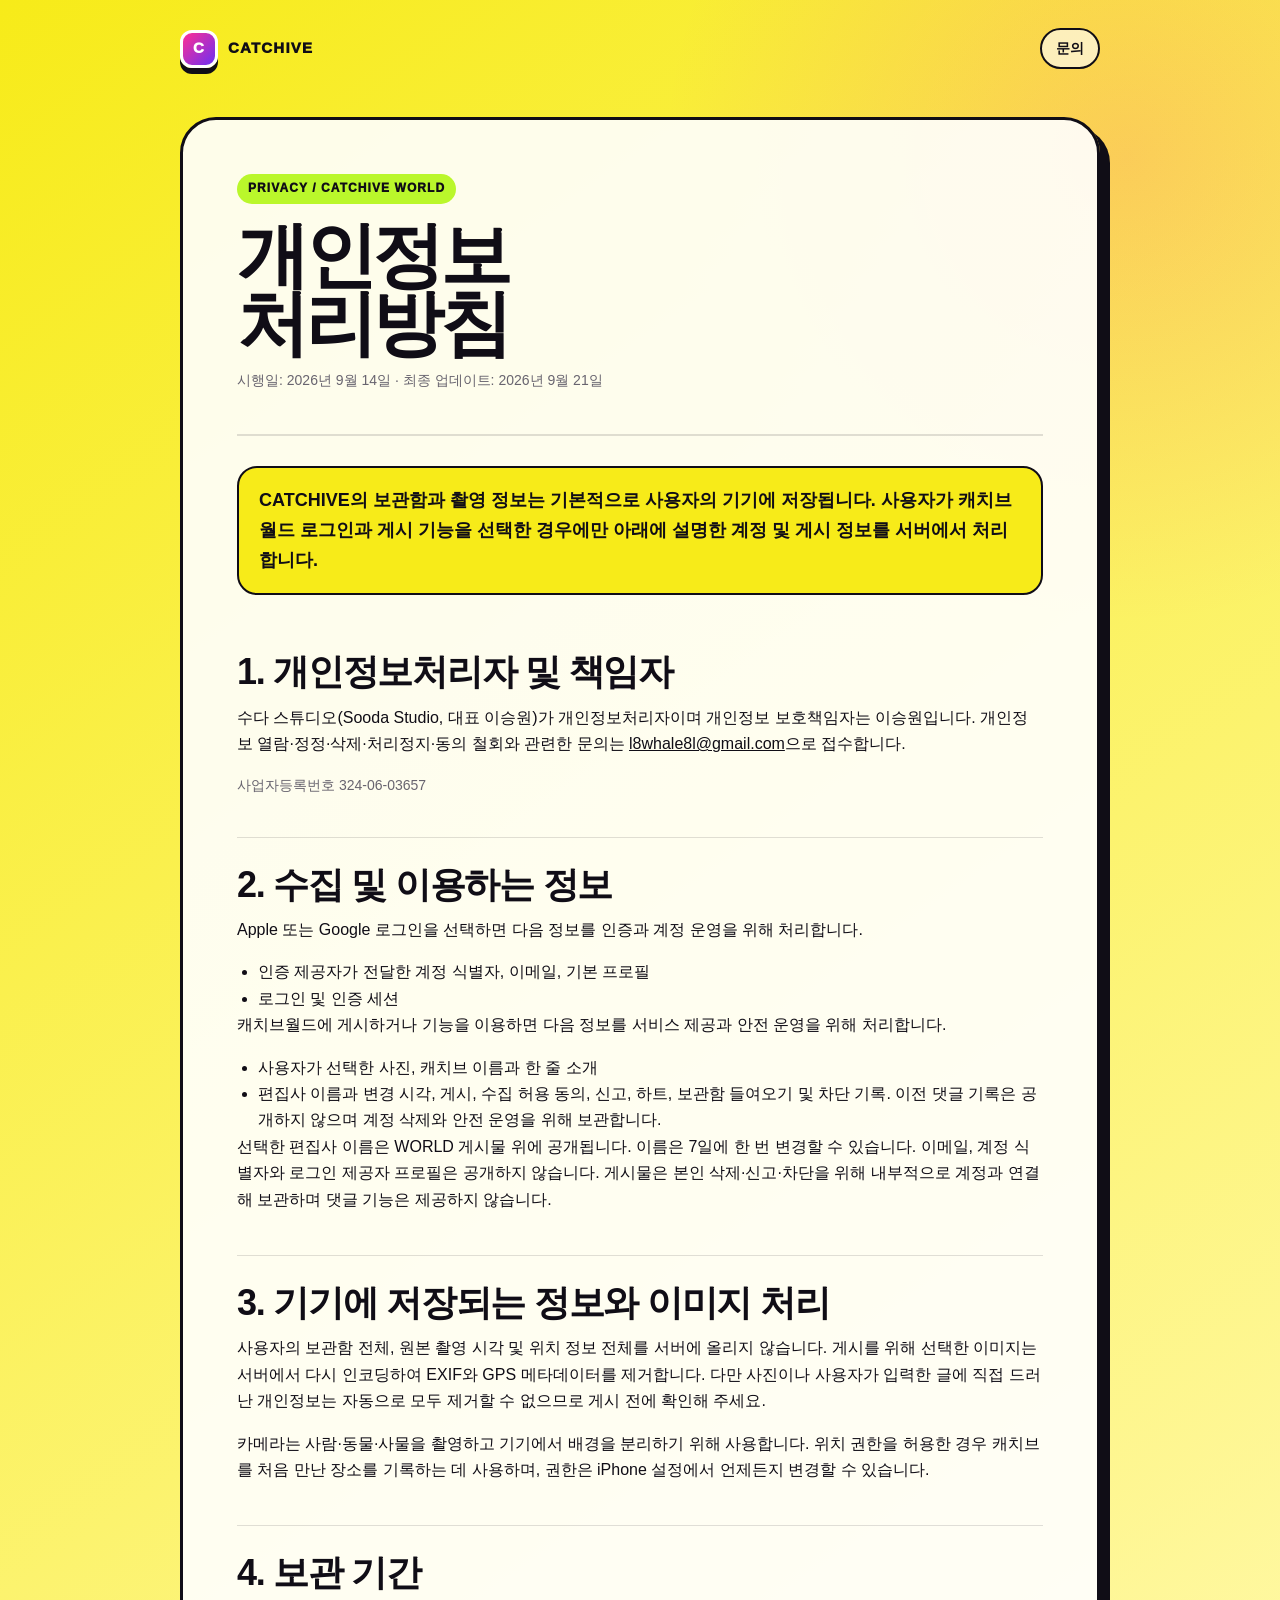
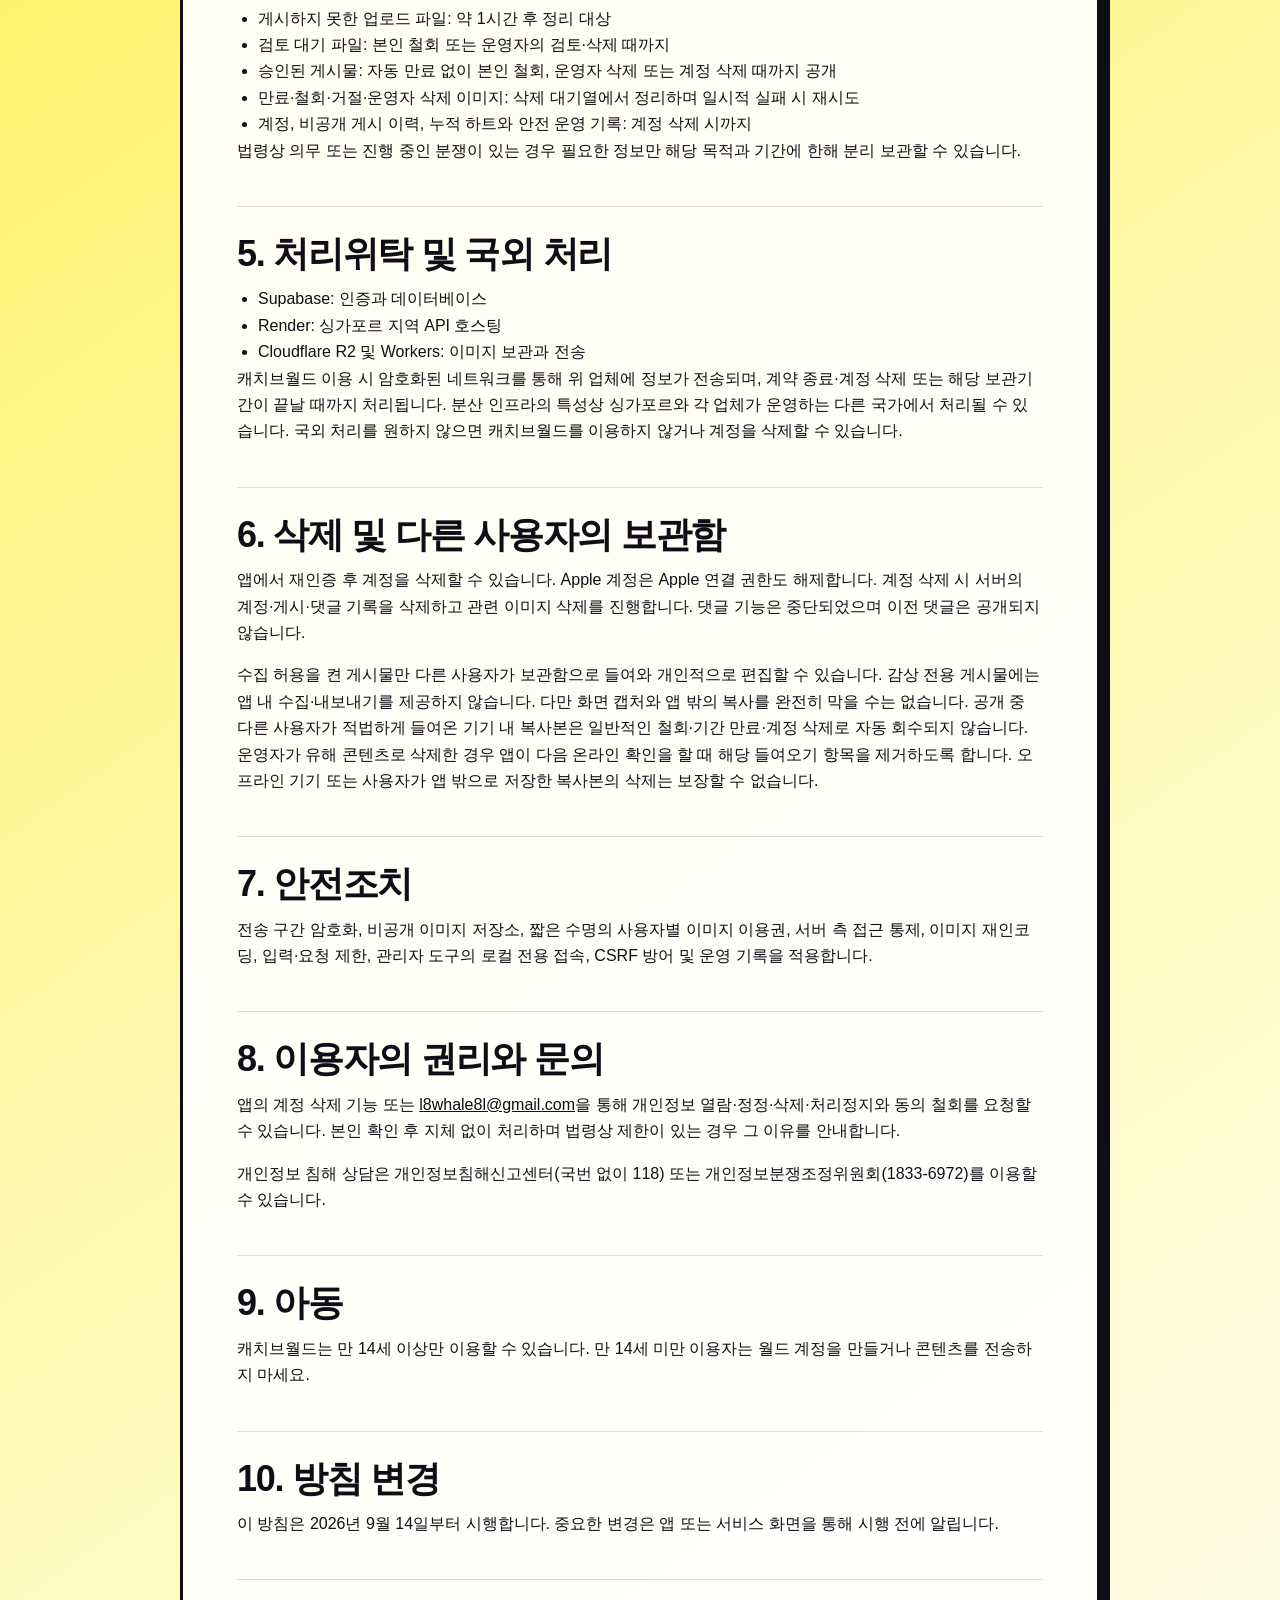
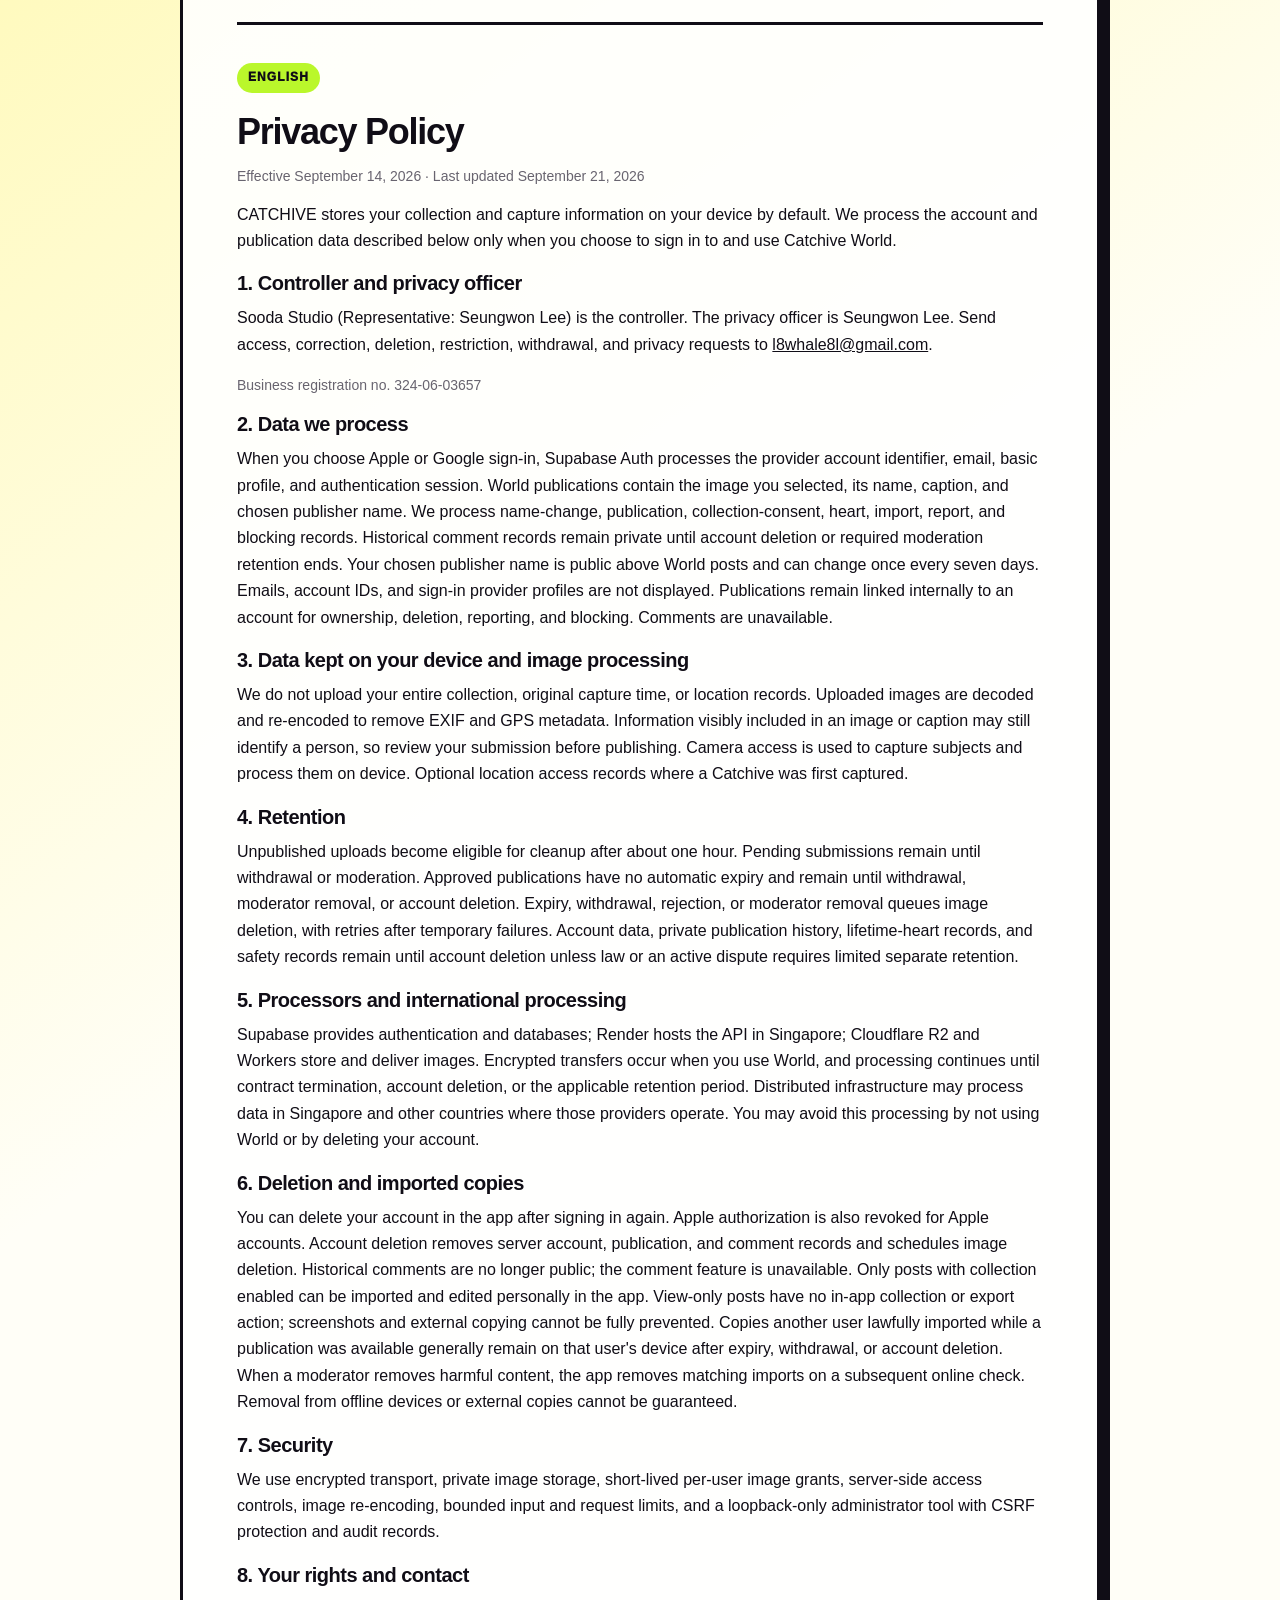
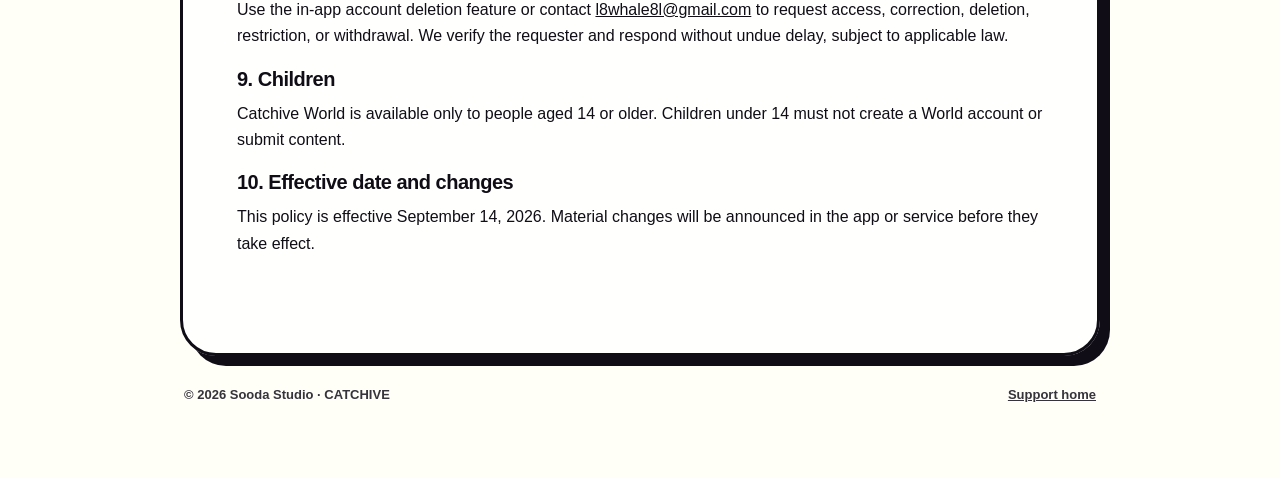
==== commit 3de77fcf: "Describe public publisher names and permanent publications" ====
--- a/privacy/index.html
+++ b/privacy/index.html
@@ -50,9 +50,9 @@
         <p>캐치브월드에 게시하거나 기능을 이용하면 다음 정보를 서비스 제공과 안전 운영을 위해 처리합니다.</p>
         <ul>
           <li>사용자가 선택한 사진, 캐치브 이름과 한 줄 소개</li>
-          <li>게시, 댓글, 수집 허용 동의, 신고, 하트, 보관함 들여오기 및 차단 기록</li>
-        </ul>
-        <p>공개 게시물과 댓글에는 작성자의 이메일, 계정 식별자 또는 프로필을 표시하지 않습니다. 본인 삭제·신고·차단 처리를 위해 내부적으로는 계정과 연결해 보관합니다.</p>
+          <li>편집사 이름과 변경 시각, 게시, 수집 허용 동의, 신고, 하트, 보관함 들여오기 및 차단 기록. 이전 댓글 기록은 공개하지 않으며 계정 삭제와 안전 운영을 위해 보관합니다.</li>
+        </ul>
+        <p>선택한 편집사 이름은 WORLD 게시물 위에 공개됩니다. 이름은 7일에 한 번 변경할 수 있습니다. 이메일, 계정 식별자와 로그인 제공자 프로필은 공개하지 않습니다. 게시물은 본인 삭제·신고·차단을 위해 내부적으로 계정과 연결해 보관하며 댓글 기능은 제공하지 않습니다.</p>
       </section>
 
       <section class="policy-section">
@@ -72,8 +72,8 @@
         <h2>4. 보관 기간</h2>
         <ul>
           <li>게시하지 못한 업로드 파일: 약 1시간 후 정리 대상</li>
-          <li>검토 대기 파일: 전송일부터 최대 14일</li>
-          <li>승인된 게시물: 승인 시점부터 7일간 공개</li>
+          <li>검토 대기 파일: 본인 철회 또는 운영자의 검토·삭제 때까지</li>
+          <li>승인된 게시물: 자동 만료 없이 본인 철회, 운영자 삭제 또는 계정 삭제 때까지 공개</li>
           <li>만료·철회·거절·운영자 삭제 이미지: 삭제 대기열에서 정리하며 일시적 실패 시 재시도</li>
           <li>계정, 비공개 게시 이력, 누적 하트와 안전 운영 기록: 계정 삭제 시까지</li>
         </ul>
@@ -101,7 +101,7 @@
         <h2>6. 삭제 및 다른 사용자의 보관함</h2>
         <p>
           앱에서 재인증 후 계정을 삭제할 수 있습니다. Apple 계정은 Apple 연결 권한도 해제합니다.
-          계정 삭제 시 서버의 계정·게시·댓글 기록을 삭제하고 관련 이미지 삭제를 진행합니다. 본인 댓글은 앱에서 개별 삭제할 수 있으며, 삭제한 댓글의 본문은 공개되지 않습니다.
+          계정 삭제 시 서버의 계정·게시·댓글 기록을 삭제하고 관련 이미지 삭제를 진행합니다. 댓글 기능은 중단되었으며 이전 댓글은 공개되지 않습니다.
         </p>
         <p>
           수집 허용을 켠 게시물만 다른 사용자가 보관함으로 들여와 개인적으로 편집할 수 있습니다. 감상 전용 게시물에는 앱 내 수집·내보내기를 제공하지 않습니다. 다만 화면 캡처와 앱 밖의 복사를 완전히 막을 수는 없습니다. 공개 중 다른 사용자가 적법하게 들여온 기기 내 복사본은 일반적인 철회·기간 만료·계정 삭제로 자동 회수되지 않습니다.
@@ -171,8 +171,8 @@
         <p>
           When you choose Apple or Google sign-in, Supabase Auth processes the provider account identifier,
           email, basic profile, and authentication session. World publications contain the image you selected,
-          its name, and caption. We also process publication, comment, collection-consent, heart, import, report, and blocking records.
-          Public posts and comments do not display the creator's email, account ID, or profile. They remain linked internally to an account for ownership, deletion, reporting, and blocking.
+          its name, caption, and chosen publisher name. We process name-change, publication, collection-consent, heart, import, report, and blocking records. Historical comment records remain private until account deletion or required moderation retention ends.
+          Your chosen publisher name is public above World posts and can change once every seven days. Emails, account IDs, and sign-in provider profiles are not displayed. Publications remain linked internally to an account for ownership, deletion, reporting, and blocking. Comments are unavailable.
         </p>
 
         <h3>3. Data kept on your device and image processing</h3>
@@ -185,8 +185,8 @@
 
         <h3>4. Retention</h3>
         <p>
-          Unpublished uploads become eligible for cleanup after about one hour. Pending submissions are kept for up to 14 days;
-          approval starts a seven-day public period. Expiry, withdrawal, rejection, or moderator removal queues image deletion,
+          Unpublished uploads become eligible for cleanup after about one hour. Pending submissions remain until withdrawal or moderation.
+          Approved publications have no automatic expiry and remain until withdrawal, moderator removal, or account deletion. Expiry, withdrawal, rejection, or moderator removal queues image deletion,
           with retries after temporary failures. Account data, private publication history, lifetime-heart records, and safety records
           remain until account deletion unless law or an active dispute requires limited separate retention.
         </p>
@@ -202,7 +202,7 @@
         <h3>6. Deletion and imported copies</h3>
         <p>
           You can delete your account in the app after signing in again. Apple authorization is also revoked for Apple accounts.
-          Account deletion removes server account, publication, and comment records and schedules image deletion. You may also delete your own comments individually in the app.
+          Account deletion removes server account, publication, and comment records and schedules image deletion. Historical comments are no longer public; the comment feature is unavailable.
           Only posts with collection enabled can be imported and edited personally in the app. View-only posts have no in-app collection or export action; screenshots and external copying cannot be fully prevented. Copies another user lawfully imported while a publication was available generally remain on that user's device after expiry,
           withdrawal, or account deletion. When a moderator removes harmful content, the app removes matching imports on a subsequent online check.
           Removal from offline devices or external copies cannot be guaranteed.
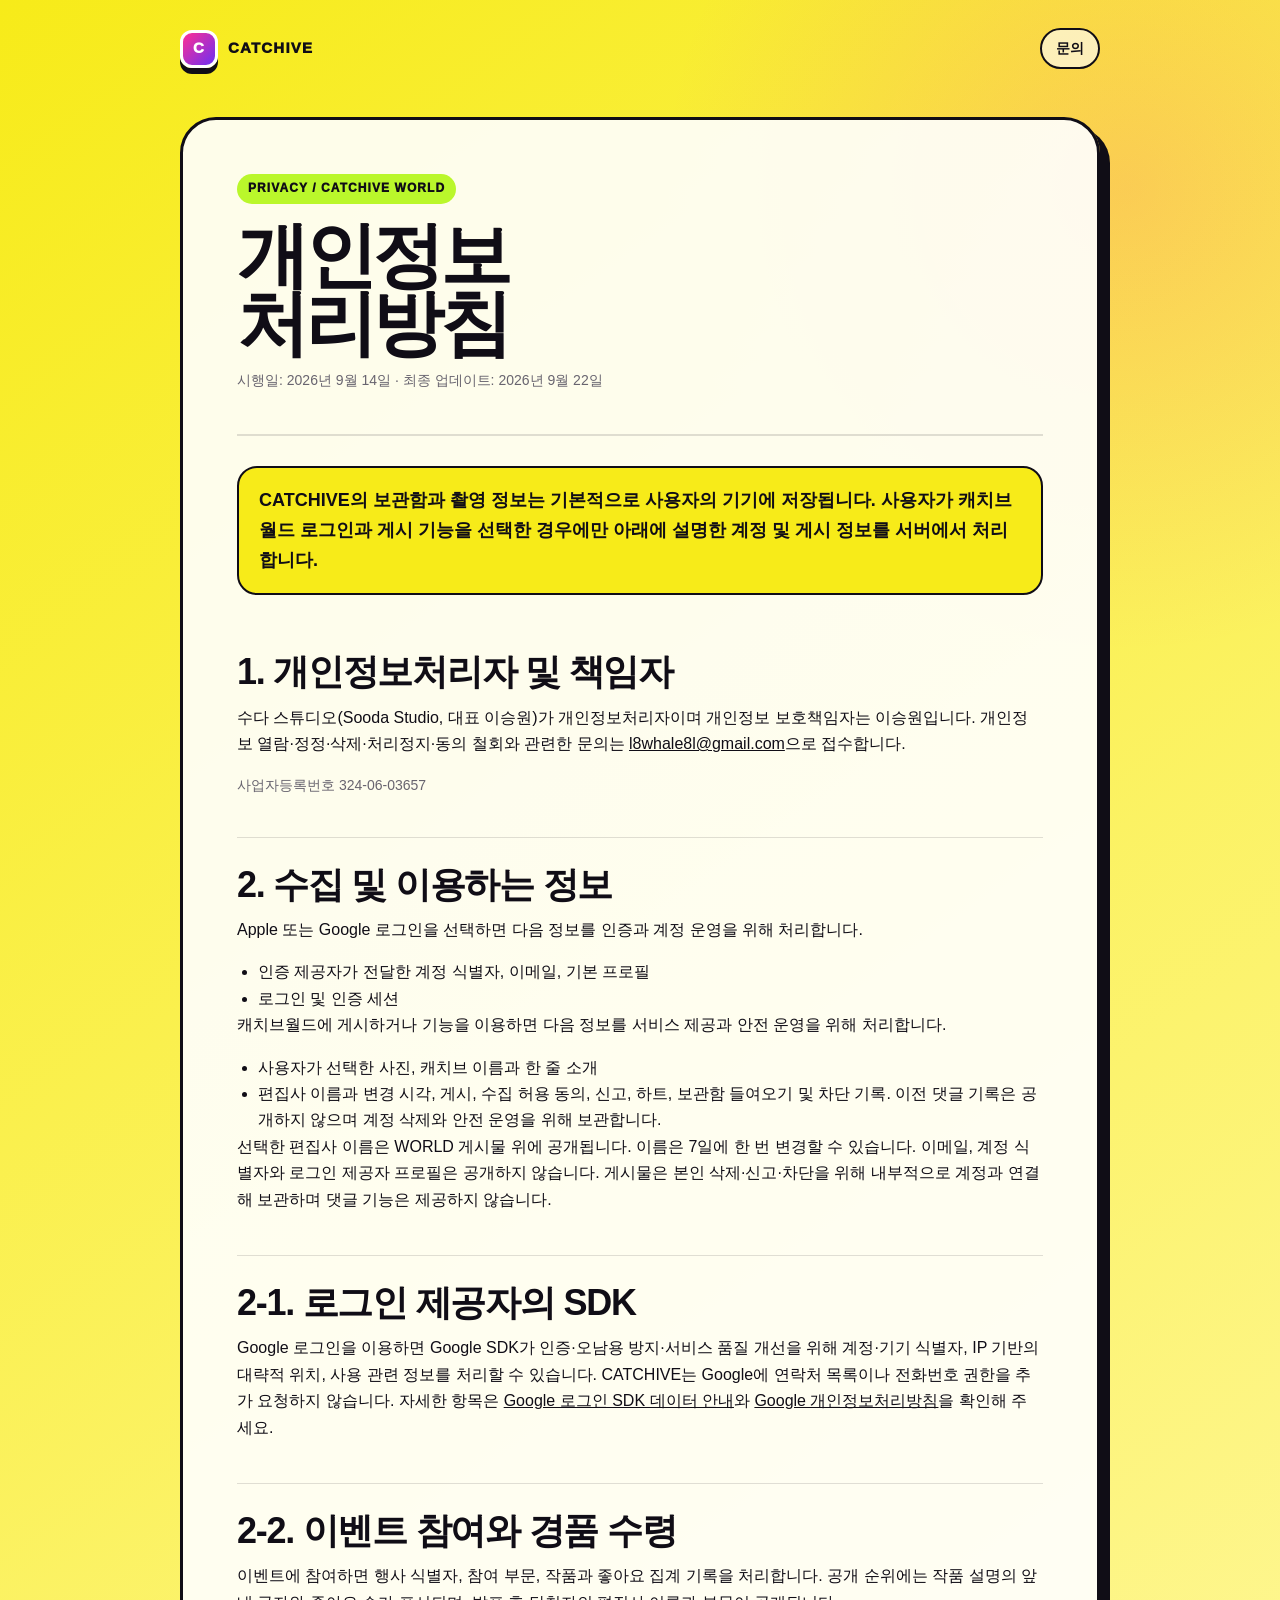
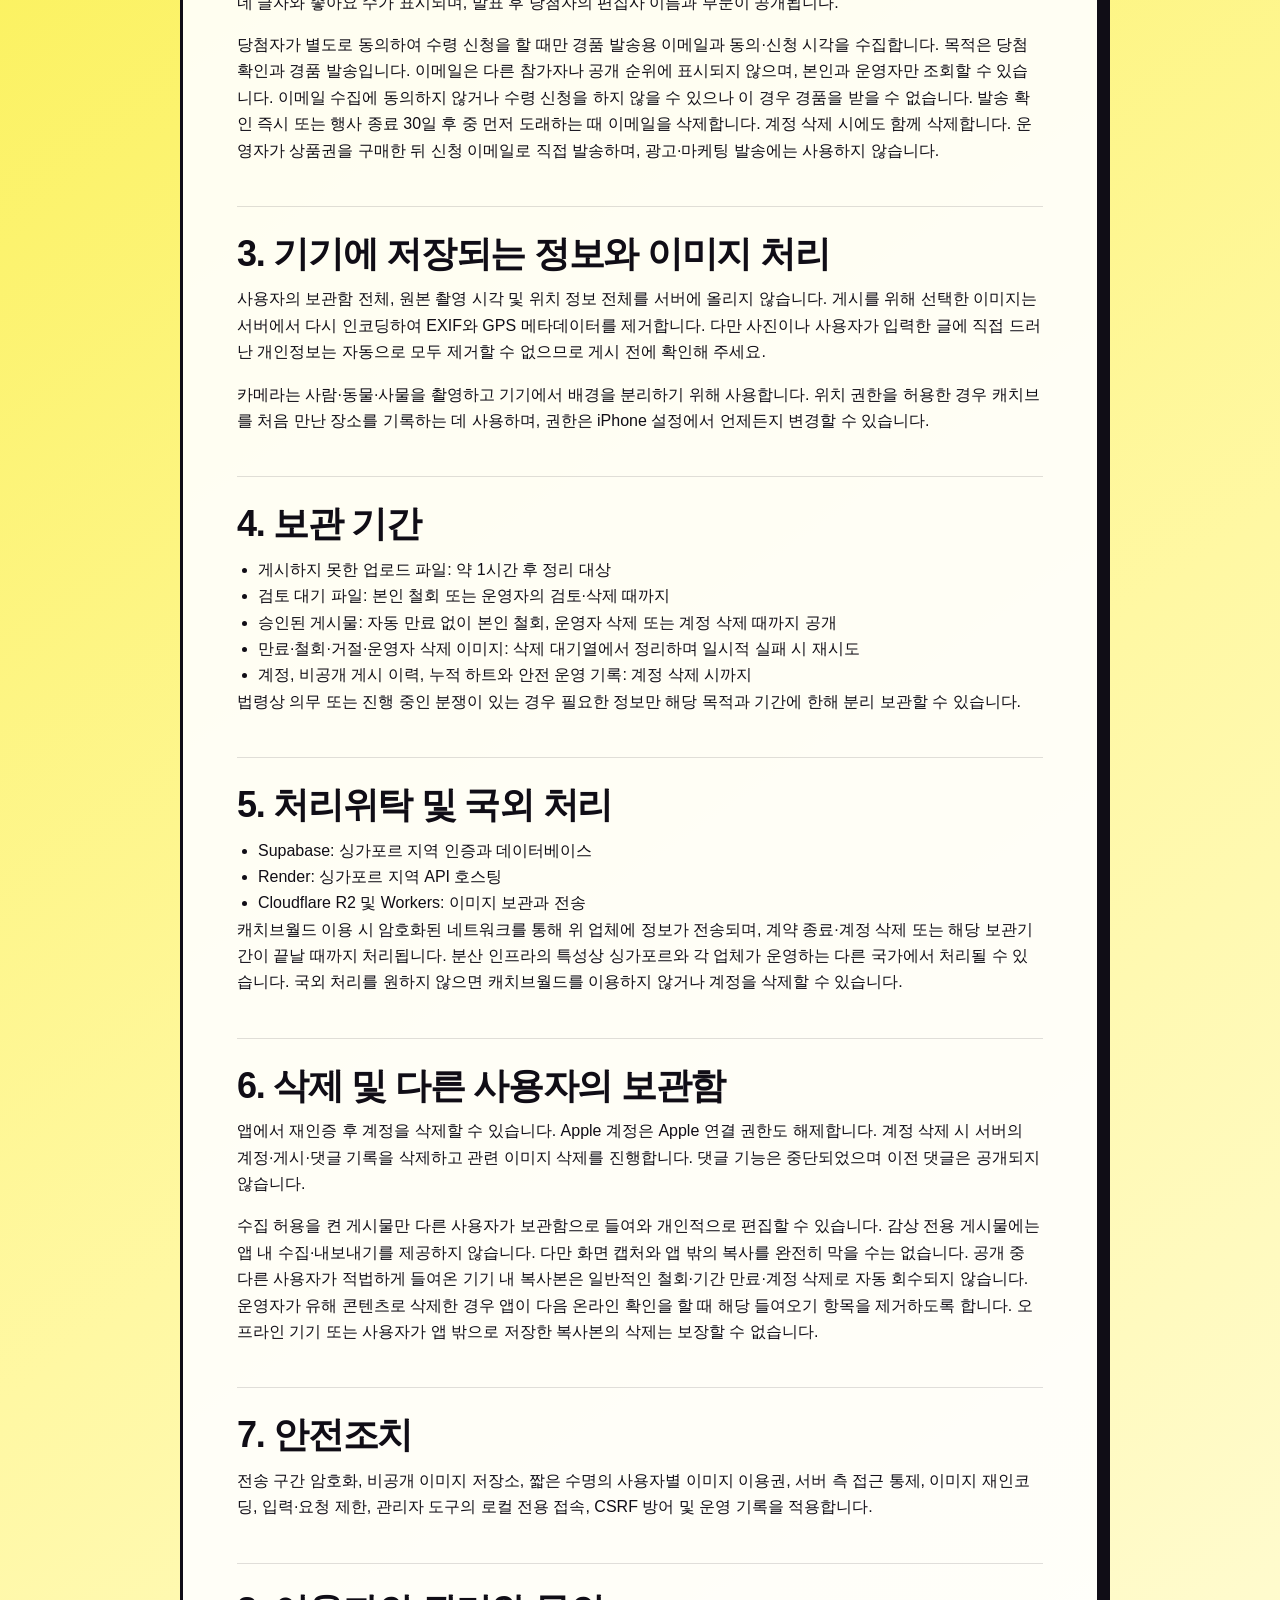
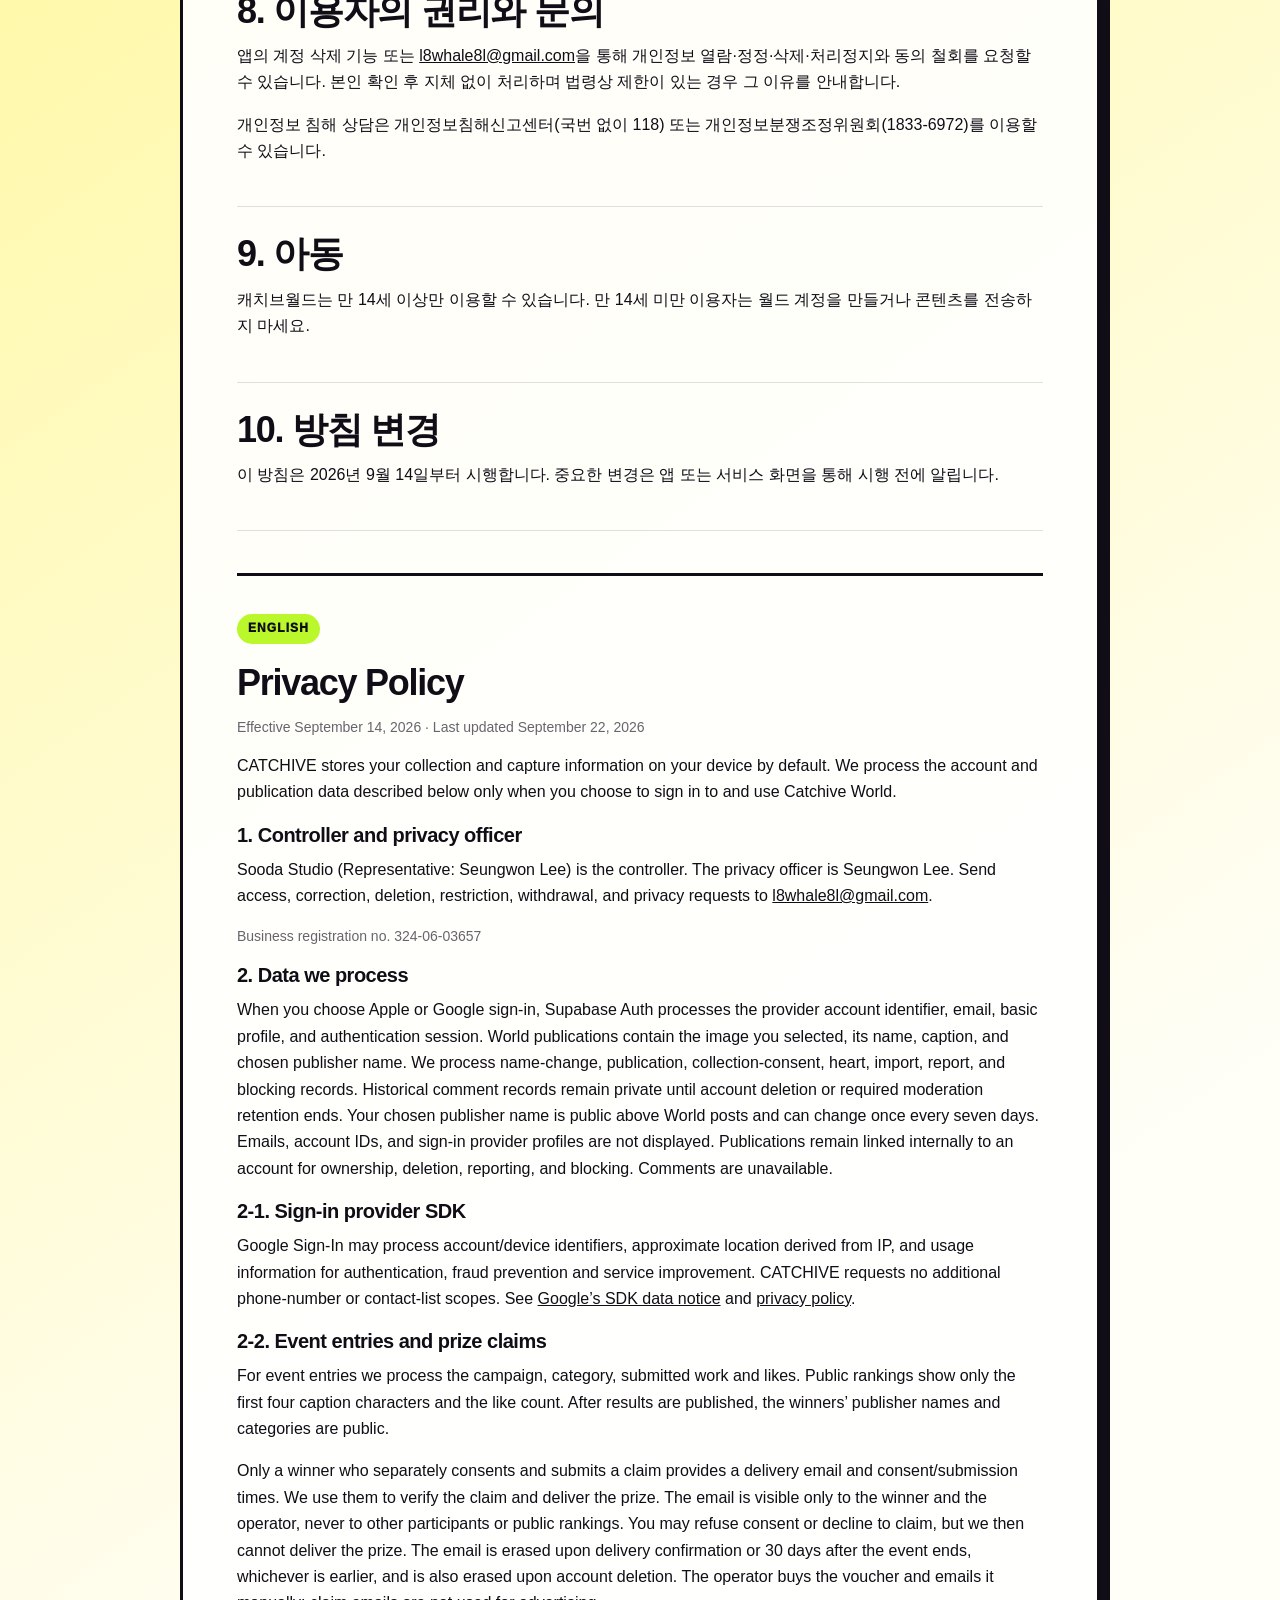
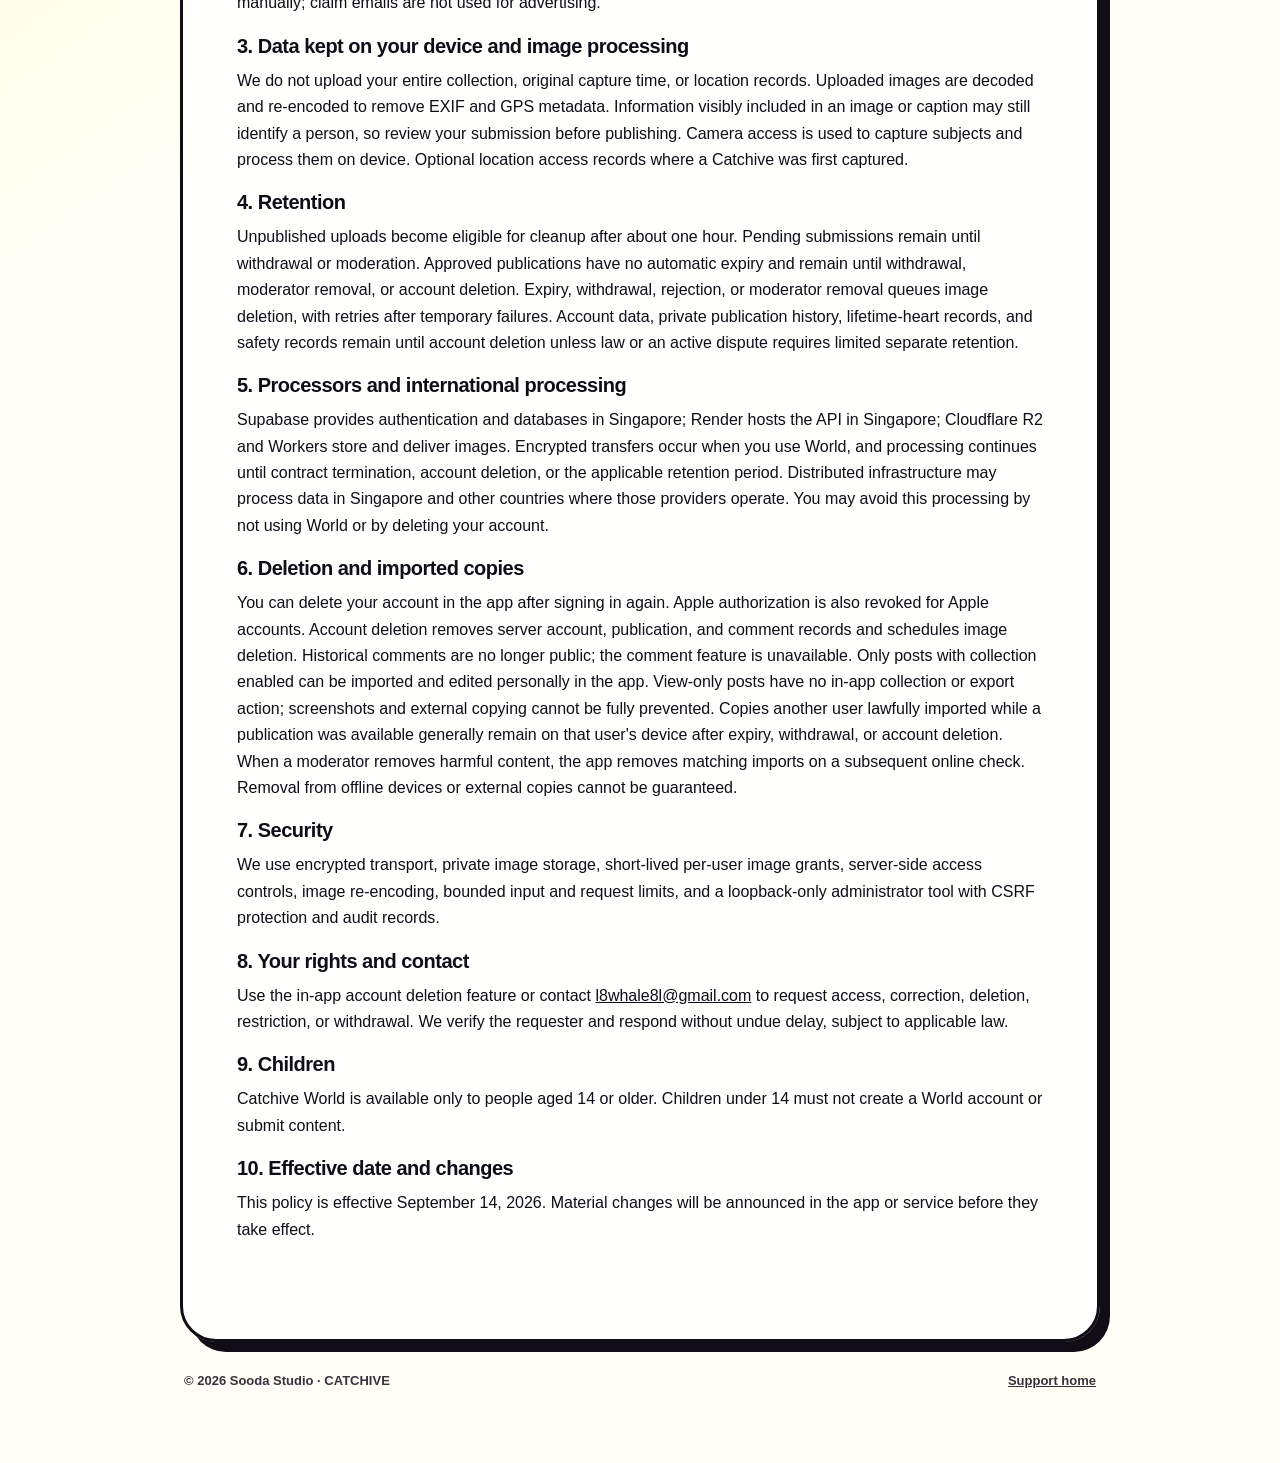
==== commit 89dddc14: "Document event contact retention and current SDK data handling" ====
--- a/privacy/index.html
+++ b/privacy/index.html
@@ -22,7 +22,7 @@
       <header class="privacy-header">
         <p class="eyebrow">PRIVACY / CATCHIVE WORLD</p>
         <h1>개인정보<br>처리방침</h1>
-        <p class="meta">시행일: 2026년 9월 14일 · 최종 업데이트: 2026년 9월 21일</p>
+        <p class="meta">시행일: 2026년 9월 14일 · 최종 업데이트: 2026년 9월 22일</p>
       </header>
 
       <p class="summary">
@@ -53,6 +53,16 @@
           <li>편집사 이름과 변경 시각, 게시, 수집 허용 동의, 신고, 하트, 보관함 들여오기 및 차단 기록. 이전 댓글 기록은 공개하지 않으며 계정 삭제와 안전 운영을 위해 보관합니다.</li>
         </ul>
         <p>선택한 편집사 이름은 WORLD 게시물 위에 공개됩니다. 이름은 7일에 한 번 변경할 수 있습니다. 이메일, 계정 식별자와 로그인 제공자 프로필은 공개하지 않습니다. 게시물은 본인 삭제·신고·차단을 위해 내부적으로 계정과 연결해 보관하며 댓글 기능은 제공하지 않습니다.</p>
+      </section>
+
+      <section class="policy-section">
+        <h2>2-1. 로그인 제공자의 SDK</h2>
+        <p>Google 로그인을 이용하면 Google SDK가 인증·오남용 방지·서비스 품질 개선을 위해 계정·기기 식별자, IP 기반의 대략적 위치, 사용 관련 정보를 처리할 수 있습니다. CATCHIVE는 Google에 연락처 목록이나 전화번호 권한을 추가 요청하지 않습니다. 자세한 항목은 <a href="https://developers.google.com/identity/sign-in/ios/app-privacy">Google 로그인 SDK 데이터 안내</a>와 <a href="https://policies.google.com/privacy">Google 개인정보처리방침</a>을 확인해 주세요.</p>
+      </section>
+      <section class="policy-section">
+        <h2>2-2. 이벤트 참여와 경품 수령</h2>
+        <p>이벤트에 참여하면 행사 식별자, 참여 부문, 작품과 좋아요 집계 기록을 처리합니다. 공개 순위에는 작품 설명의 앞 네 글자와 좋아요 수가 표시되며, 발표 후 당첨자의 편집사 이름과 부문이 공개됩니다.</p>
+        <p>당첨자가 별도로 동의하여 수령 신청을 할 때만 경품 발송용 이메일과 동의·신청 시각을 수집합니다. 목적은 당첨 확인과 경품 발송입니다. 이메일은 다른 참가자나 공개 순위에 표시되지 않으며, 본인과 운영자만 조회할 수 있습니다. 이메일 수집에 동의하지 않거나 수령 신청을 하지 않을 수 있으나 이 경우 경품을 받을 수 없습니다. 발송 확인 즉시 또는 행사 종료 30일 후 중 먼저 도래하는 때 이메일을 삭제합니다. 계정 삭제 시에도 함께 삭제합니다. 운영자가 상품권을 구매한 뒤 신청 이메일로 직접 발송하며, 광고·마케팅 발송에는 사용하지 않습니다.</p>
       </section>
 
       <section class="policy-section">
@@ -85,7 +95,7 @@
       <section class="policy-section">
         <h2>5. 처리위탁 및 국외 처리</h2>
         <ul>
-          <li>Supabase: 인증과 데이터베이스</li>
+          <li>Supabase: 싱가포르 지역 인증과 데이터베이스</li>
           <li>Render: 싱가포르 지역 API 호스팅</li>
           <li>Cloudflare R2 및 Workers: 이미지 보관과 전송</li>
         </ul>
@@ -153,7 +163,7 @@
       <section class="policy-section" lang="en">
         <p class="eyebrow">ENGLISH</p>
         <h2>Privacy Policy</h2>
-        <p class="meta">Effective September 14, 2026 · Last updated September 21, 2026</p>
+        <p class="meta">Effective September 14, 2026 · Last updated September 22, 2026</p>
         <p>
           CATCHIVE stores your collection and capture information on your device by default.
           We process the account and publication data described below only when you choose to sign in to and use Catchive World.
@@ -175,6 +185,12 @@
           Your chosen publisher name is public above World posts and can change once every seven days. Emails, account IDs, and sign-in provider profiles are not displayed. Publications remain linked internally to an account for ownership, deletion, reporting, and blocking. Comments are unavailable.
         </p>
 
+        <h3>2-1. Sign-in provider SDK</h3>
+        <p>Google Sign-In may process account/device identifiers, approximate location derived from IP, and usage information for authentication, fraud prevention and service improvement. CATCHIVE requests no additional phone-number or contact-list scopes. See <a href="https://developers.google.com/identity/sign-in/ios/app-privacy">Google’s SDK data notice</a> and <a href="https://policies.google.com/privacy">privacy policy</a>.</p>
+        <h3>2-2. Event entries and prize claims</h3>
+        <p>For event entries we process the campaign, category, submitted work and likes. Public rankings show only the first four caption characters and the like count. After results are published, the winners’ publisher names and categories are public.</p>
+        <p>Only a winner who separately consents and submits a claim provides a delivery email and consent/submission times. We use them to verify the claim and deliver the prize. The email is visible only to the winner and the operator, never to other participants or public rankings. You may refuse consent or decline to claim, but we then cannot deliver the prize. The email is erased upon delivery confirmation or 30 days after the event ends, whichever is earlier, and is also erased upon account deletion. The operator buys the voucher and emails it manually; claim emails are not used for advertising.</p>
+
         <h3>3. Data kept on your device and image processing</h3>
         <p>
           We do not upload your entire collection, original capture time, or location records.
@@ -193,7 +209,7 @@
 
         <h3>5. Processors and international processing</h3>
         <p>
-          Supabase provides authentication and databases; Render hosts the API in Singapore; Cloudflare R2 and Workers store and deliver images.
+          Supabase provides authentication and databases in Singapore; Render hosts the API in Singapore; Cloudflare R2 and Workers store and deliver images.
           Encrypted transfers occur when you use World, and processing continues until contract termination, account deletion,
           or the applicable retention period. Distributed infrastructure may process data in Singapore and other countries where those providers operate.
           You may avoid this processing by not using World or by deleting your account.
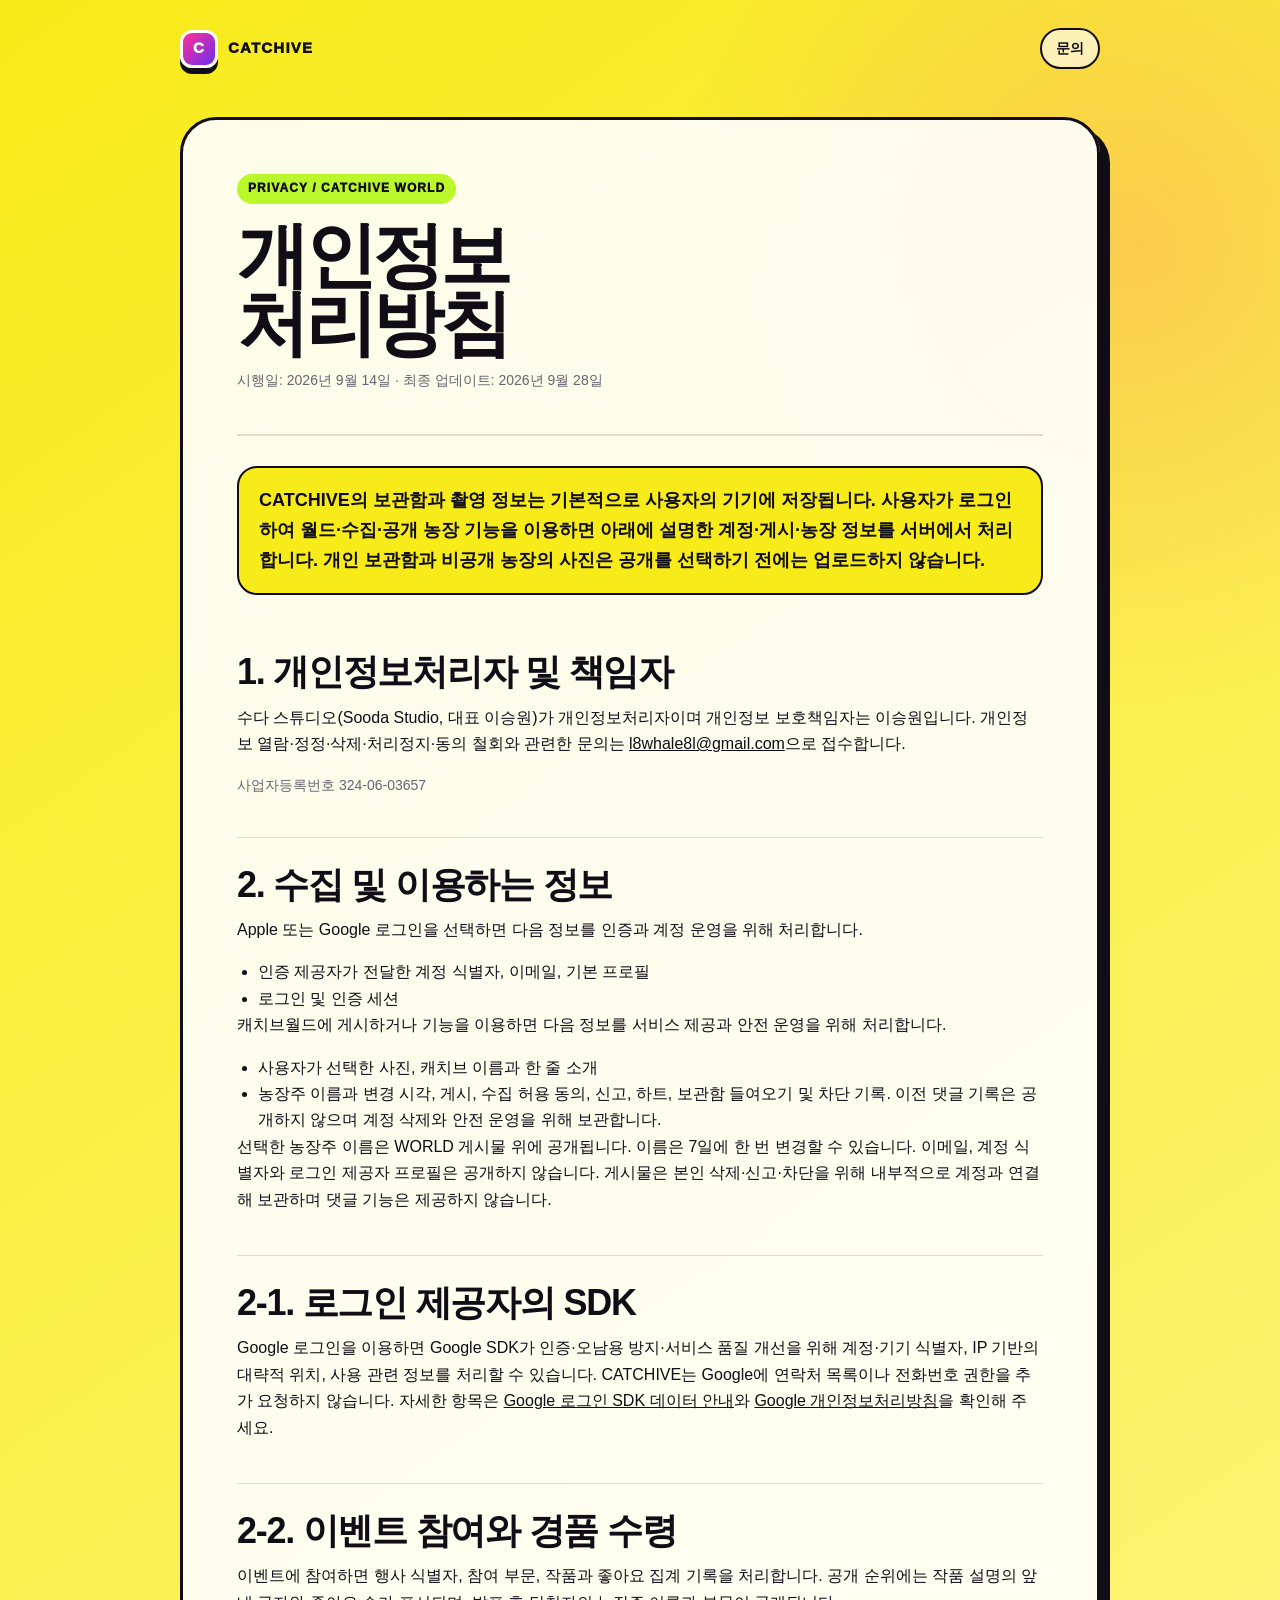
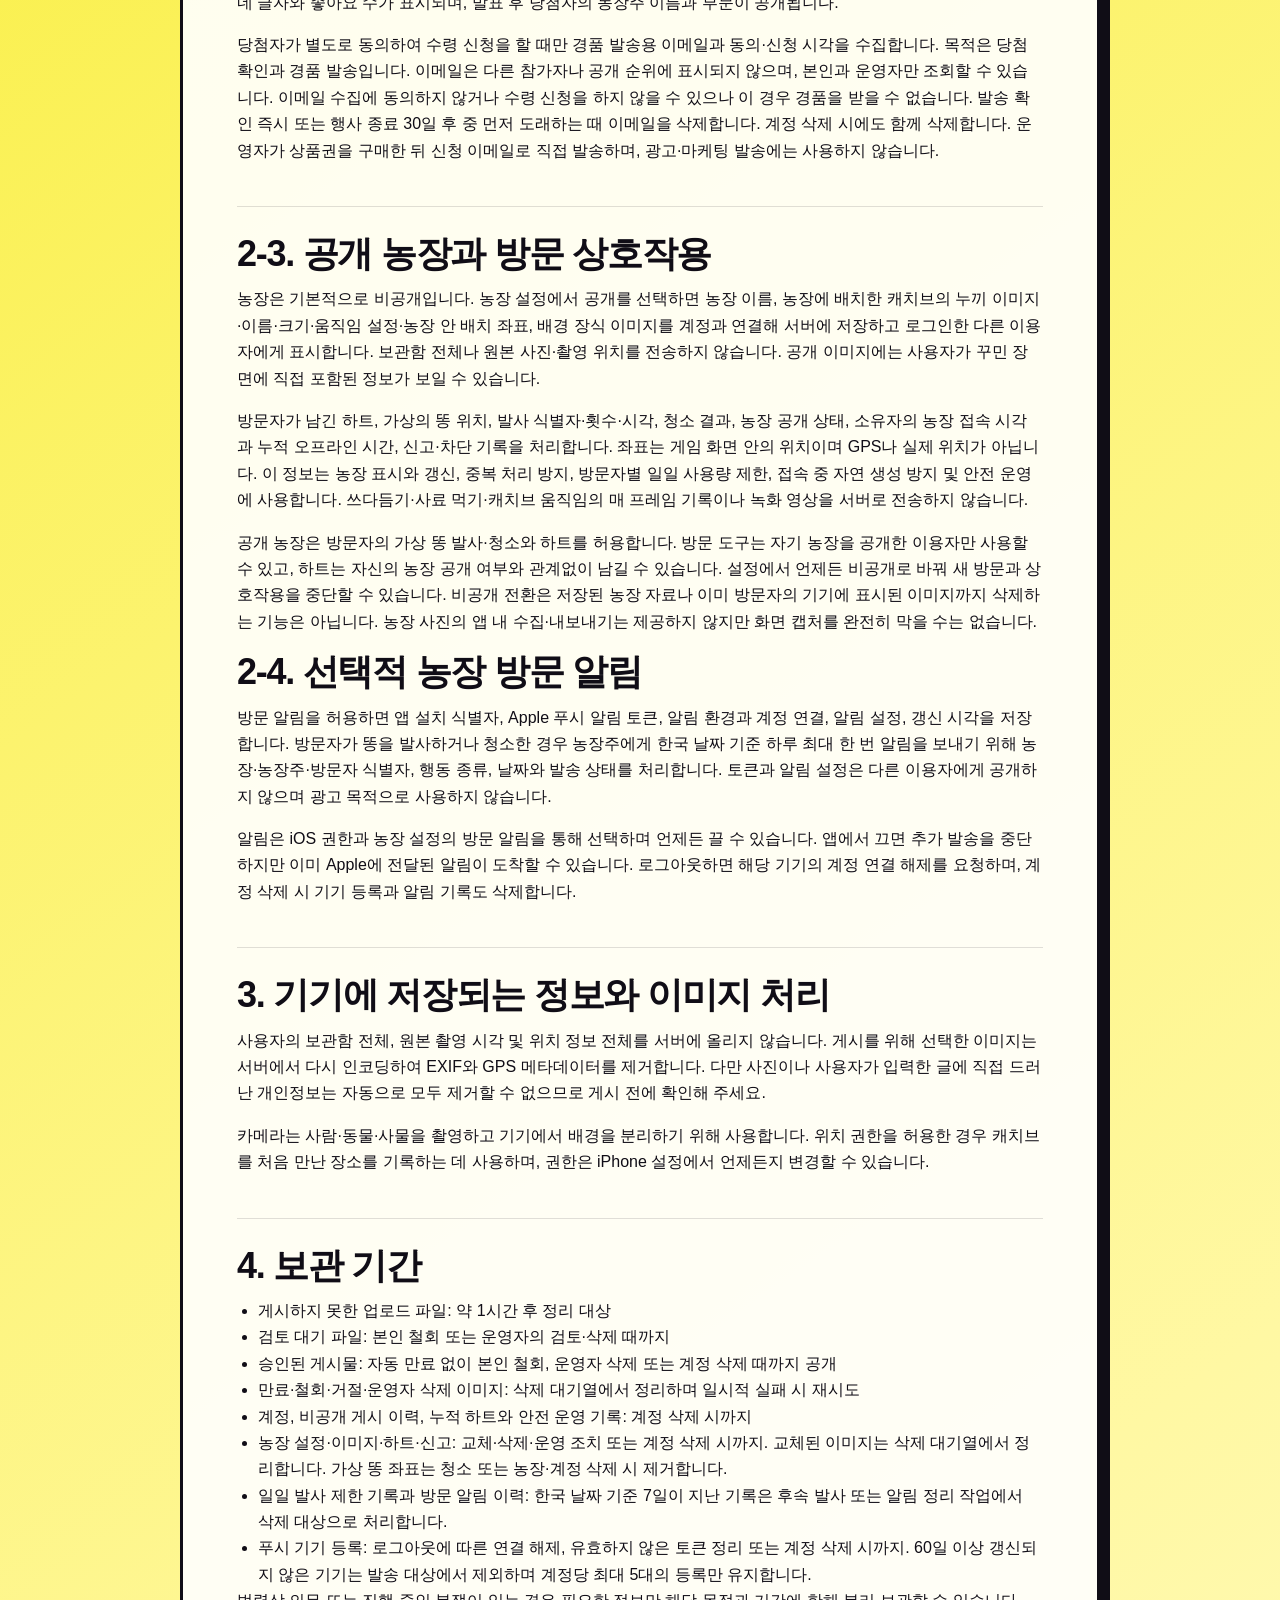
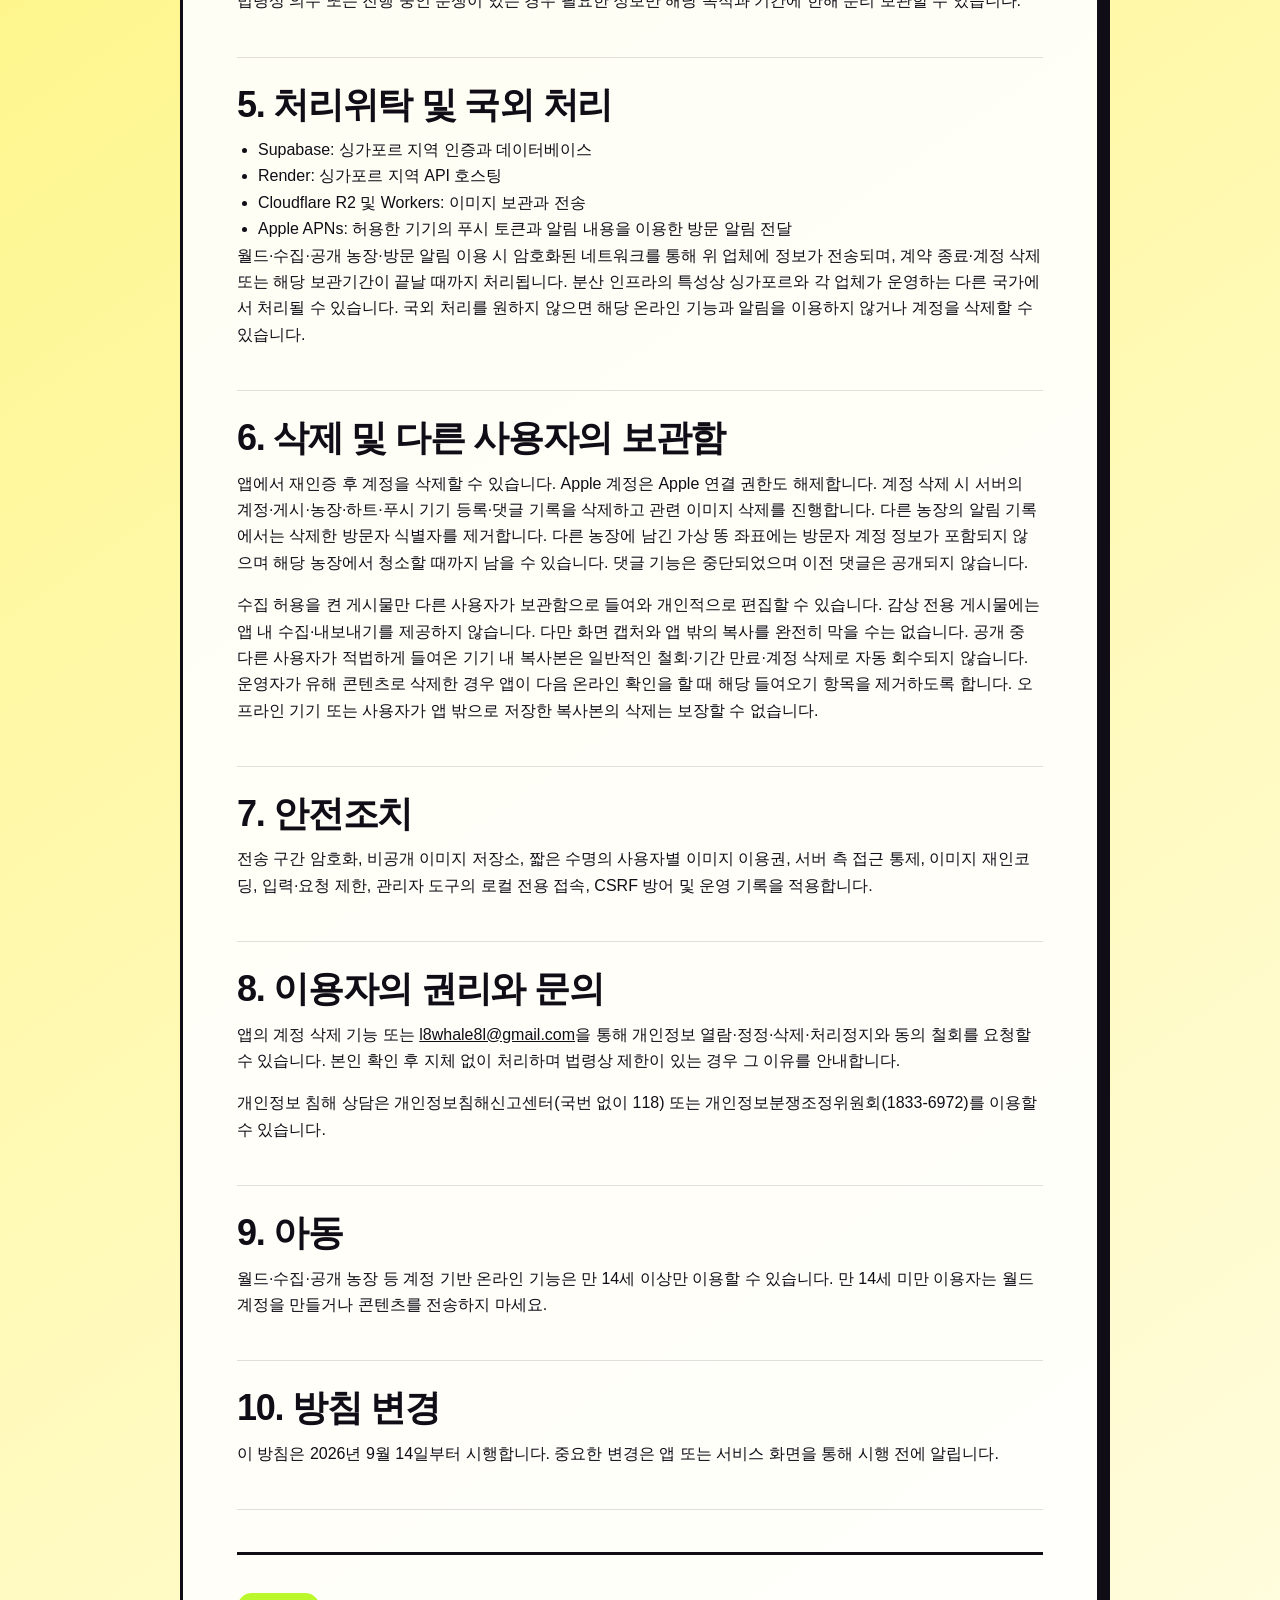
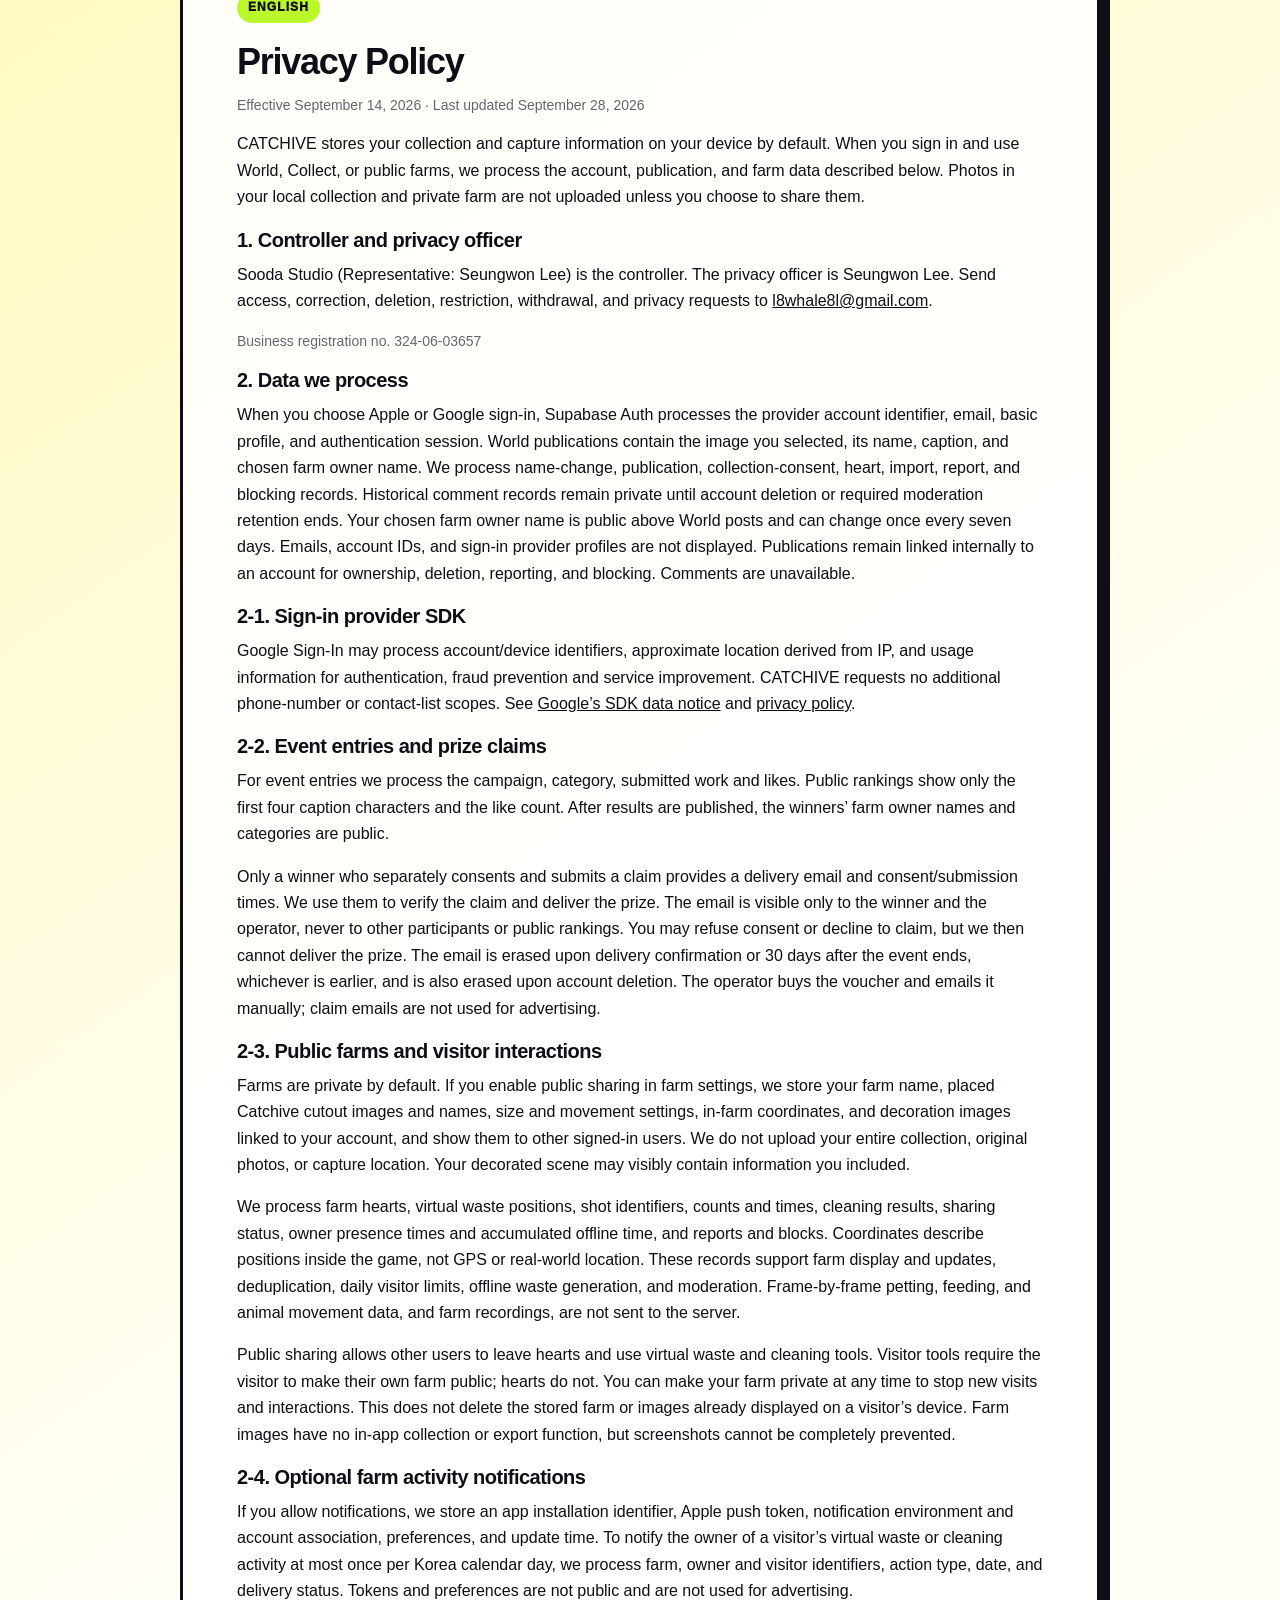
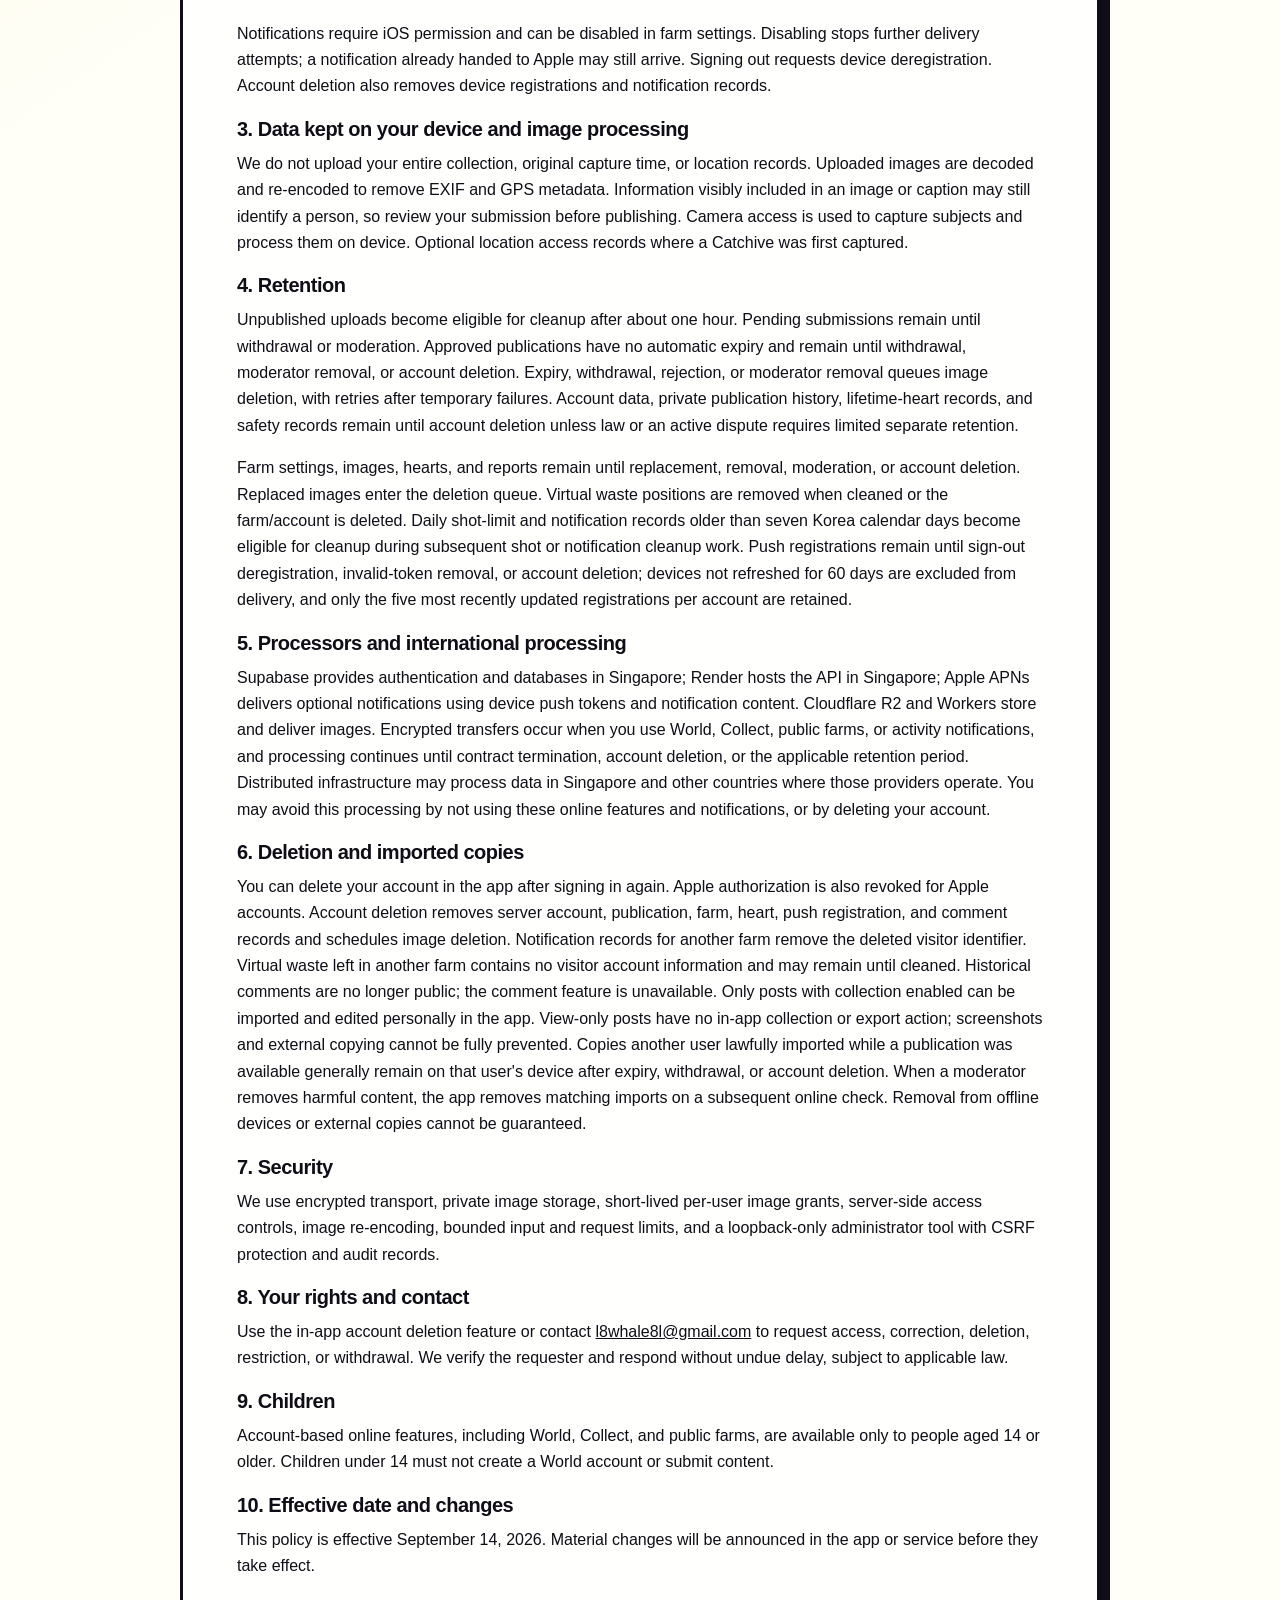
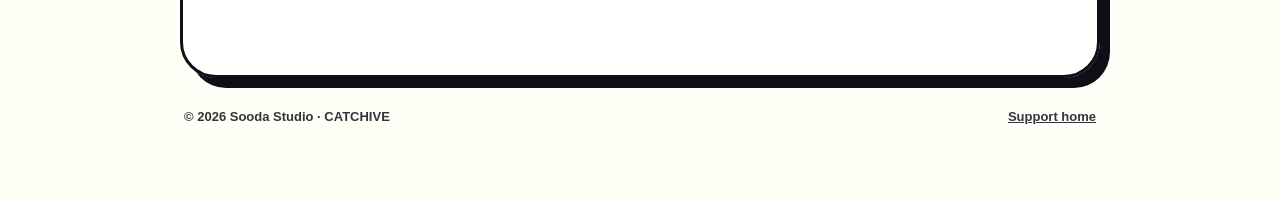
==== commit ecee0e78: "Explain public farm sharing, visitor data and notifications" ====
--- a/privacy/index.html
+++ b/privacy/index.html
@@ -22,12 +22,12 @@
       <header class="privacy-header">
         <p class="eyebrow">PRIVACY / CATCHIVE WORLD</p>
         <h1>개인정보<br>처리방침</h1>
-        <p class="meta">시행일: 2026년 9월 14일 · 최종 업데이트: 2026년 9월 22일</p>
+        <p class="meta">시행일: 2026년 9월 14일 · 최종 업데이트: 2026년 9월 28일</p>
       </header>
 
       <p class="summary">
         CATCHIVE의 보관함과 촬영 정보는 기본적으로 사용자의 기기에 저장됩니다.
-        사용자가 캐치브월드 로그인과 게시 기능을 선택한 경우에만 아래에 설명한 계정 및 게시 정보를 서버에서 처리합니다.
+        사용자가 로그인하여 월드·수집·공개 농장 기능을 이용하면 아래에 설명한 계정·게시·농장 정보를 서버에서 처리합니다. 개인 보관함과 비공개 농장의 사진은 공개를 선택하기 전에는 업로드하지 않습니다.
       </p>
 
       <section class="policy-section">
@@ -50,9 +50,9 @@
         <p>캐치브월드에 게시하거나 기능을 이용하면 다음 정보를 서비스 제공과 안전 운영을 위해 처리합니다.</p>
         <ul>
           <li>사용자가 선택한 사진, 캐치브 이름과 한 줄 소개</li>
-          <li>편집사 이름과 변경 시각, 게시, 수집 허용 동의, 신고, 하트, 보관함 들여오기 및 차단 기록. 이전 댓글 기록은 공개하지 않으며 계정 삭제와 안전 운영을 위해 보관합니다.</li>
-        </ul>
-        <p>선택한 편집사 이름은 WORLD 게시물 위에 공개됩니다. 이름은 7일에 한 번 변경할 수 있습니다. 이메일, 계정 식별자와 로그인 제공자 프로필은 공개하지 않습니다. 게시물은 본인 삭제·신고·차단을 위해 내부적으로 계정과 연결해 보관하며 댓글 기능은 제공하지 않습니다.</p>
+          <li>농장주 이름과 변경 시각, 게시, 수집 허용 동의, 신고, 하트, 보관함 들여오기 및 차단 기록. 이전 댓글 기록은 공개하지 않으며 계정 삭제와 안전 운영을 위해 보관합니다.</li>
+        </ul>
+        <p>선택한 농장주 이름은 WORLD 게시물 위에 공개됩니다. 이름은 7일에 한 번 변경할 수 있습니다. 이메일, 계정 식별자와 로그인 제공자 프로필은 공개하지 않습니다. 게시물은 본인 삭제·신고·차단을 위해 내부적으로 계정과 연결해 보관하며 댓글 기능은 제공하지 않습니다.</p>
       </section>
 
       <section class="policy-section">
@@ -61,8 +61,18 @@
       </section>
       <section class="policy-section">
         <h2>2-2. 이벤트 참여와 경품 수령</h2>
-        <p>이벤트에 참여하면 행사 식별자, 참여 부문, 작품과 좋아요 집계 기록을 처리합니다. 공개 순위에는 작품 설명의 앞 네 글자와 좋아요 수가 표시되며, 발표 후 당첨자의 편집사 이름과 부문이 공개됩니다.</p>
+        <p>이벤트에 참여하면 행사 식별자, 참여 부문, 작품과 좋아요 집계 기록을 처리합니다. 공개 순위에는 작품 설명의 앞 네 글자와 좋아요 수가 표시되며, 발표 후 당첨자의 농장주 이름과 부문이 공개됩니다.</p>
         <p>당첨자가 별도로 동의하여 수령 신청을 할 때만 경품 발송용 이메일과 동의·신청 시각을 수집합니다. 목적은 당첨 확인과 경품 발송입니다. 이메일은 다른 참가자나 공개 순위에 표시되지 않으며, 본인과 운영자만 조회할 수 있습니다. 이메일 수집에 동의하지 않거나 수령 신청을 하지 않을 수 있으나 이 경우 경품을 받을 수 없습니다. 발송 확인 즉시 또는 행사 종료 30일 후 중 먼저 도래하는 때 이메일을 삭제합니다. 계정 삭제 시에도 함께 삭제합니다. 운영자가 상품권을 구매한 뒤 신청 이메일로 직접 발송하며, 광고·마케팅 발송에는 사용하지 않습니다.</p>
+      </section>
+
+      <section class="policy-section">
+        <h2>2-3. 공개 농장과 방문 상호작용</h2>
+        <p>농장은 기본적으로 비공개입니다. 농장 설정에서 공개를 선택하면 농장 이름, 농장에 배치한 캐치브의 누끼 이미지·이름·크기·움직임 설정·농장 안 배치 좌표, 배경 장식 이미지를 계정과 연결해 서버에 저장하고 로그인한 다른 이용자에게 표시합니다. 보관함 전체나 원본 사진·촬영 위치를 전송하지 않습니다. 공개 이미지에는 사용자가 꾸민 장면에 직접 포함된 정보가 보일 수 있습니다.</p>
+        <p>방문자가 남긴 하트, 가상의 똥 위치, 발사 식별자·횟수·시각, 청소 결과, 농장 공개 상태, 소유자의 농장 접속 시각과 누적 오프라인 시간, 신고·차단 기록을 처리합니다. 좌표는 게임 화면 안의 위치이며 GPS나 실제 위치가 아닙니다. 이 정보는 농장 표시와 갱신, 중복 처리 방지, 방문자별 일일 사용량 제한, 접속 중 자연 생성 방지 및 안전 운영에 사용합니다. 쓰다듬기·사료 먹기·캐치브 움직임의 매 프레임 기록이나 녹화 영상을 서버로 전송하지 않습니다.</p>
+        <p>공개 농장은 방문자의 가상 똥 발사·청소와 하트를 허용합니다. 방문 도구는 자기 농장을 공개한 이용자만 사용할 수 있고, 하트는 자신의 농장 공개 여부와 관계없이 남길 수 있습니다. 설정에서 언제든 비공개로 바꿔 새 방문과 상호작용을 중단할 수 있습니다. 비공개 전환은 저장된 농장 자료나 이미 방문자의 기기에 표시된 이미지까지 삭제하는 기능은 아닙니다. 농장 사진의 앱 내 수집·내보내기는 제공하지 않지만 화면 캡처를 완전히 막을 수는 없습니다.</p>
+        <h2>2-4. 선택적 농장 방문 알림</h2>
+        <p>방문 알림을 허용하면 앱 설치 식별자, Apple 푸시 알림 토큰, 알림 환경과 계정 연결, 알림 설정, 갱신 시각을 저장합니다. 방문자가 똥을 발사하거나 청소한 경우 농장주에게 한국 날짜 기준 하루 최대 한 번 알림을 보내기 위해 농장·농장주·방문자 식별자, 행동 종류, 날짜와 발송 상태를 처리합니다. 토큰과 알림 설정은 다른 이용자에게 공개하지 않으며 광고 목적으로 사용하지 않습니다.</p>
+        <p>알림은 iOS 권한과 농장 설정의 방문 알림을 통해 선택하며 언제든 끌 수 있습니다. 앱에서 끄면 추가 발송을 중단하지만 이미 Apple에 전달된 알림이 도착할 수 있습니다. 로그아웃하면 해당 기기의 계정 연결 해제를 요청하며, 계정 삭제 시 기기 등록과 알림 기록도 삭제합니다.</p>
       </section>
 
       <section class="policy-section">
@@ -86,6 +96,9 @@
           <li>승인된 게시물: 자동 만료 없이 본인 철회, 운영자 삭제 또는 계정 삭제 때까지 공개</li>
           <li>만료·철회·거절·운영자 삭제 이미지: 삭제 대기열에서 정리하며 일시적 실패 시 재시도</li>
           <li>계정, 비공개 게시 이력, 누적 하트와 안전 운영 기록: 계정 삭제 시까지</li>
+          <li>농장 설정·이미지·하트·신고: 교체·삭제·운영 조치 또는 계정 삭제 시까지. 교체된 이미지는 삭제 대기열에서 정리합니다. 가상 똥 좌표는 청소 또는 농장·계정 삭제 시 제거합니다.</li>
+          <li>일일 발사 제한 기록과 방문 알림 이력: 한국 날짜 기준 7일이 지난 기록은 후속 발사 또는 알림 정리 작업에서 삭제 대상으로 처리합니다.</li>
+          <li>푸시 기기 등록: 로그아웃에 따른 연결 해제, 유효하지 않은 토큰 정리 또는 계정 삭제 시까지. 60일 이상 갱신되지 않은 기기는 발송 대상에서 제외하며 계정당 최대 5대의 등록만 유지합니다.</li>
         </ul>
         <p>
           법령상 의무 또는 진행 중인 분쟁이 있는 경우 필요한 정보만 해당 목적과 기간에 한해 분리 보관할 수 있습니다.
@@ -98,12 +111,13 @@
           <li>Supabase: 싱가포르 지역 인증과 데이터베이스</li>
           <li>Render: 싱가포르 지역 API 호스팅</li>
           <li>Cloudflare R2 및 Workers: 이미지 보관과 전송</li>
-        </ul>
-        <p>
-          캐치브월드 이용 시 암호화된 네트워크를 통해 위 업체에 정보가 전송되며,
+          <li>Apple APNs: 허용한 기기의 푸시 토큰과 알림 내용을 이용한 방문 알림 전달</li>
+        </ul>
+        <p>
+          월드·수집·공개 농장·방문 알림 이용 시 암호화된 네트워크를 통해 위 업체에 정보가 전송되며,
           계약 종료·계정 삭제 또는 해당 보관기간이 끝날 때까지 처리됩니다.
           분산 인프라의 특성상 싱가포르와 각 업체가 운영하는 다른 국가에서 처리될 수 있습니다.
-          국외 처리를 원하지 않으면 캐치브월드를 이용하지 않거나 계정을 삭제할 수 있습니다.
+          국외 처리를 원하지 않으면 해당 온라인 기능과 알림을 이용하지 않거나 계정을 삭제할 수 있습니다.
         </p>
       </section>
 
@@ -111,7 +125,7 @@
         <h2>6. 삭제 및 다른 사용자의 보관함</h2>
         <p>
           앱에서 재인증 후 계정을 삭제할 수 있습니다. Apple 계정은 Apple 연결 권한도 해제합니다.
-          계정 삭제 시 서버의 계정·게시·댓글 기록을 삭제하고 관련 이미지 삭제를 진행합니다. 댓글 기능은 중단되었으며 이전 댓글은 공개되지 않습니다.
+          계정 삭제 시 서버의 계정·게시·농장·하트·푸시 기기 등록·댓글 기록을 삭제하고 관련 이미지 삭제를 진행합니다. 다른 농장의 알림 기록에서는 삭제한 방문자 식별자를 제거합니다. 다른 농장에 남긴 가상 똥 좌표에는 방문자 계정 정보가 포함되지 않으며 해당 농장에서 청소할 때까지 남을 수 있습니다. 댓글 기능은 중단되었으며 이전 댓글은 공개되지 않습니다.
         </p>
         <p>
           수집 허용을 켠 게시물만 다른 사용자가 보관함으로 들여와 개인적으로 편집할 수 있습니다. 감상 전용 게시물에는 앱 내 수집·내보내기를 제공하지 않습니다. 다만 화면 캡처와 앱 밖의 복사를 완전히 막을 수는 없습니다. 공개 중 다른 사용자가 적법하게 들여온 기기 내 복사본은 일반적인 철회·기간 만료·계정 삭제로 자동 회수되지 않습니다.
@@ -145,7 +159,7 @@
       <section class="policy-section">
         <h2>9. 아동</h2>
         <p>
-          캐치브월드는 만 14세 이상만 이용할 수 있습니다.
+          월드·수집·공개 농장 등 계정 기반 온라인 기능은 만 14세 이상만 이용할 수 있습니다.
           만 14세 미만 이용자는 월드 계정을 만들거나 콘텐츠를 전송하지 마세요.
         </p>
       </section>
@@ -163,10 +177,10 @@
       <section class="policy-section" lang="en">
         <p class="eyebrow">ENGLISH</p>
         <h2>Privacy Policy</h2>
-        <p class="meta">Effective September 14, 2026 · Last updated September 22, 2026</p>
+        <p class="meta">Effective September 14, 2026 · Last updated September 28, 2026</p>
         <p>
           CATCHIVE stores your collection and capture information on your device by default.
-          We process the account and publication data described below only when you choose to sign in to and use Catchive World.
+          When you sign in and use World, Collect, or public farms, we process the account, publication, and farm data described below. Photos in your local collection and private farm are not uploaded unless you choose to share them.
         </p>
 
         <h3>1. Controller and privacy officer</h3>
@@ -181,15 +195,23 @@
         <p>
           When you choose Apple or Google sign-in, Supabase Auth processes the provider account identifier,
           email, basic profile, and authentication session. World publications contain the image you selected,
-          its name, caption, and chosen publisher name. We process name-change, publication, collection-consent, heart, import, report, and blocking records. Historical comment records remain private until account deletion or required moderation retention ends.
-          Your chosen publisher name is public above World posts and can change once every seven days. Emails, account IDs, and sign-in provider profiles are not displayed. Publications remain linked internally to an account for ownership, deletion, reporting, and blocking. Comments are unavailable.
+          its name, caption, and chosen farm owner name. We process name-change, publication, collection-consent, heart, import, report, and blocking records. Historical comment records remain private until account deletion or required moderation retention ends.
+          Your chosen farm owner name is public above World posts and can change once every seven days. Emails, account IDs, and sign-in provider profiles are not displayed. Publications remain linked internally to an account for ownership, deletion, reporting, and blocking. Comments are unavailable.
         </p>
 
         <h3>2-1. Sign-in provider SDK</h3>
         <p>Google Sign-In may process account/device identifiers, approximate location derived from IP, and usage information for authentication, fraud prevention and service improvement. CATCHIVE requests no additional phone-number or contact-list scopes. See <a href="https://developers.google.com/identity/sign-in/ios/app-privacy">Google’s SDK data notice</a> and <a href="https://policies.google.com/privacy">privacy policy</a>.</p>
         <h3>2-2. Event entries and prize claims</h3>
-        <p>For event entries we process the campaign, category, submitted work and likes. Public rankings show only the first four caption characters and the like count. After results are published, the winners’ publisher names and categories are public.</p>
+        <p>For event entries we process the campaign, category, submitted work and likes. Public rankings show only the first four caption characters and the like count. After results are published, the winners’ farm owner names and categories are public.</p>
         <p>Only a winner who separately consents and submits a claim provides a delivery email and consent/submission times. We use them to verify the claim and deliver the prize. The email is visible only to the winner and the operator, never to other participants or public rankings. You may refuse consent or decline to claim, but we then cannot deliver the prize. The email is erased upon delivery confirmation or 30 days after the event ends, whichever is earlier, and is also erased upon account deletion. The operator buys the voucher and emails it manually; claim emails are not used for advertising.</p>
+
+        <h3>2-3. Public farms and visitor interactions</h3>
+        <p>Farms are private by default. If you enable public sharing in farm settings, we store your farm name, placed Catchive cutout images and names, size and movement settings, in-farm coordinates, and decoration images linked to your account, and show them to other signed-in users. We do not upload your entire collection, original photos, or capture location. Your decorated scene may visibly contain information you included.</p>
+        <p>We process farm hearts, virtual waste positions, shot identifiers, counts and times, cleaning results, sharing status, owner presence times and accumulated offline time, and reports and blocks. Coordinates describe positions inside the game, not GPS or real-world location. These records support farm display and updates, deduplication, daily visitor limits, offline waste generation, and moderation. Frame-by-frame petting, feeding, and animal movement data, and farm recordings, are not sent to the server.</p>
+        <p>Public sharing allows other users to leave hearts and use virtual waste and cleaning tools. Visitor tools require the visitor to make their own farm public; hearts do not. You can make your farm private at any time to stop new visits and interactions. This does not delete the stored farm or images already displayed on a visitor’s device. Farm images have no in-app collection or export function, but screenshots cannot be completely prevented.</p>
+        <h3>2-4. Optional farm activity notifications</h3>
+        <p>If you allow notifications, we store an app installation identifier, Apple push token, notification environment and account association, preferences, and update time. To notify the owner of a visitor’s virtual waste or cleaning activity at most once per Korea calendar day, we process farm, owner and visitor identifiers, action type, date, and delivery status. Tokens and preferences are not public and are not used for advertising.</p>
+        <p>Notifications require iOS permission and can be disabled in farm settings. Disabling stops further delivery attempts; a notification already handed to Apple may still arrive. Signing out requests device deregistration. Account deletion also removes device registrations and notification records.</p>
 
         <h3>3. Data kept on your device and image processing</h3>
         <p>
@@ -207,18 +229,20 @@
           remain until account deletion unless law or an active dispute requires limited separate retention.
         </p>
 
+        <p>Farm settings, images, hearts, and reports remain until replacement, removal, moderation, or account deletion. Replaced images enter the deletion queue. Virtual waste positions are removed when cleaned or the farm/account is deleted. Daily shot-limit and notification records older than seven Korea calendar days become eligible for cleanup during subsequent shot or notification cleanup work. Push registrations remain until sign-out deregistration, invalid-token removal, or account deletion; devices not refreshed for 60 days are excluded from delivery, and only the five most recently updated registrations per account are retained.</p>
+
         <h3>5. Processors and international processing</h3>
         <p>
-          Supabase provides authentication and databases in Singapore; Render hosts the API in Singapore; Cloudflare R2 and Workers store and deliver images.
-          Encrypted transfers occur when you use World, and processing continues until contract termination, account deletion,
+          Supabase provides authentication and databases in Singapore; Render hosts the API in Singapore; Apple APNs delivers optional notifications using device push tokens and notification content. Cloudflare R2 and Workers store and deliver images.
+          Encrypted transfers occur when you use World, Collect, public farms, or activity notifications, and processing continues until contract termination, account deletion,
           or the applicable retention period. Distributed infrastructure may process data in Singapore and other countries where those providers operate.
-          You may avoid this processing by not using World or by deleting your account.
+          You may avoid this processing by not using these online features and notifications, or by deleting your account.
         </p>
 
         <h3>6. Deletion and imported copies</h3>
         <p>
           You can delete your account in the app after signing in again. Apple authorization is also revoked for Apple accounts.
-          Account deletion removes server account, publication, and comment records and schedules image deletion. Historical comments are no longer public; the comment feature is unavailable.
+          Account deletion removes server account, publication, farm, heart, push registration, and comment records and schedules image deletion. Notification records for another farm remove the deleted visitor identifier. Virtual waste left in another farm contains no visitor account information and may remain until cleaned. Historical comments are no longer public; the comment feature is unavailable.
           Only posts with collection enabled can be imported and edited personally in the app. View-only posts have no in-app collection or export action; screenshots and external copying cannot be fully prevented. Copies another user lawfully imported while a publication was available generally remain on that user's device after expiry,
           withdrawal, or account deletion. When a moderator removes harmful content, the app removes matching imports on a subsequent online check.
           Removal from offline devices or external copies cannot be guaranteed.
@@ -239,7 +263,7 @@
 
         <h3>9. Children</h3>
         <p>
-          Catchive World is available only to people aged 14 or older.
+          Account-based online features, including World, Collect, and public farms, are available only to people aged 14 or older.
           Children under 14 must not create a World account or submit content.
         </p>
 
